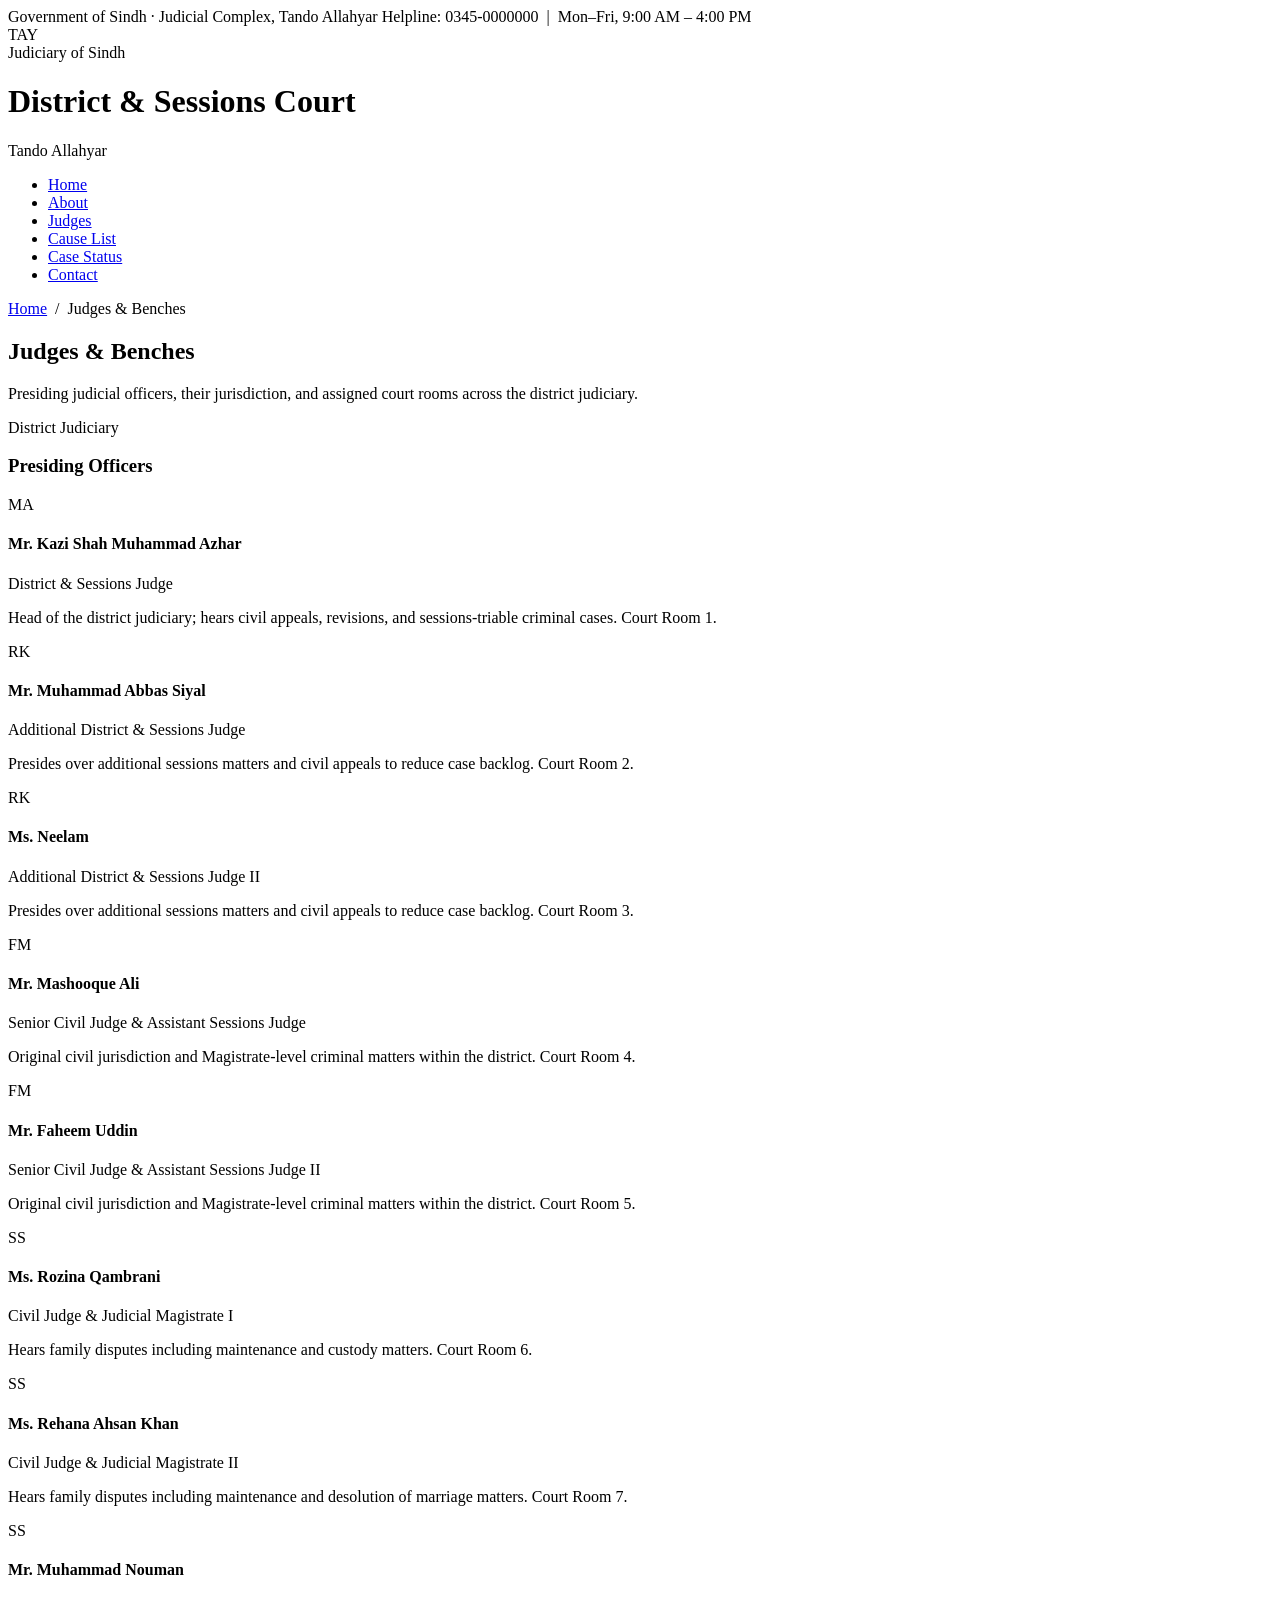
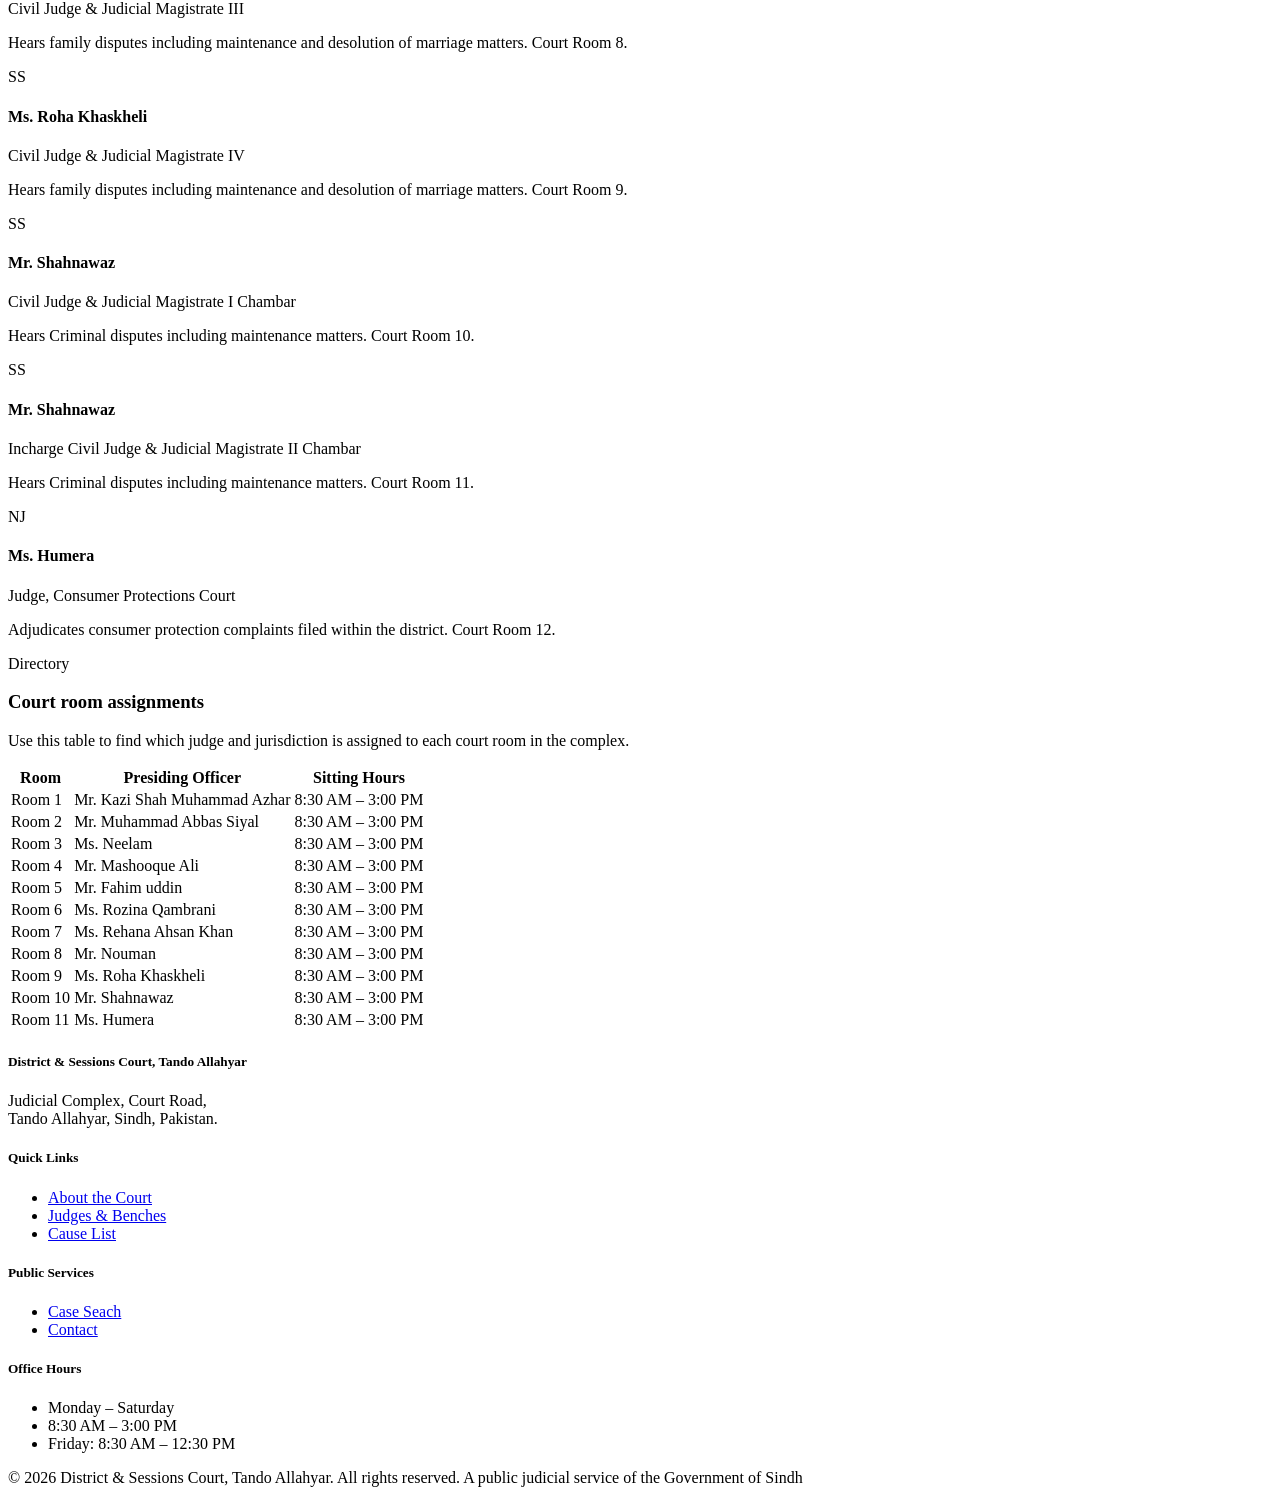
==== judges.html @ d5af7cd2 "Add files via upload Initial website upload" ====
<!DOCTYPE html>
<html lang="en">
<head>
<meta charset="UTF-8">
<meta name="viewport" content="width=device-width, initial-scale=1.0">
<title>Judges & Benches | District & Sessions Court, Tando Allahyar</title>
<link rel="preconnect" href="https://fonts.googleapis.com">
<link href="https://fonts.googleapis.com/css2?family=Playfair+Display:wght@500;600;700&family=Public+Sans:wght@400;500;600;700&family=IBM+Plex+Mono:wght@500&display=swap" rel="stylesheet">
<link rel="stylesheet" href="css/style.css">
</head>
<body>

  <div class="top-strip">
    <div class="wrap">
      <span>Government of Sindh &middot; Judicial Complex, Tando Allahyar</span>
      <span>Helpline: 0345-0000000 &nbsp;|&nbsp; Mon&ndash;Fri, 9:00 AM &ndash; 4:00 PM</span>
    </div>
  </div>

 <header>
    <div class="header-wrap">
      <div class="brand">
        <div class="seal">TAY</div>
        <div class="brand-text">
          <div class="eyebrow">Judiciary of Sindh</div>
          <h1>District &amp; Sessions Court</h1>
          <div class="sub">Tando Allahyar</div>
        </div>
      </div>
      <nav>
        <ul>
          <li><a href="index.html" class="active">Home</a></li>
          <li><a href="about.html">About</a></li>
          <li><a href="judges.html">Judges</a></li>
          <li><a href="https://cases.districtcourtssindh.gos.pk/causelist" target="_blank" rel="noopener noreferrer">Cause List</a></li>
          <li><a href="https://cases.districtcourtssindh.gos.pk" target="_blank" rel="noopener noreferrer">Case Status</a></li>
          <li><a href="contact.html">Contact</a></li>
        </ul>
      </nav>
    </div>
  </header>

  <div class="page-header">
    <div class="wrap">
      <div class="breadcrumb"><a href="index.html">Home</a> &nbsp;/&nbsp; Judges &amp; Benches</div>
      <h2>Judges &amp; Benches</h2>
      <p>Presiding judicial officers, their jurisdiction, and assigned court rooms across the district judiciary.</p>
    </div>
  </div>

  <section>
    <div class="wrap">
      <div class="section-head">
        <div class="eyebrow">District Judiciary</div>
        <h3>Presiding Officers</h3>
      </div>
      <div class="grid-2">
        <div class="judge-card">
          <div class="judge-photo">MA</div>
          <div>
            <h4>Mr. Kazi Shah Muhammad Azhar</h4>
            <div class="role">District &amp; Sessions Judge</div>
            <p>Head of the district judiciary; hears civil appeals, revisions, and sessions-triable criminal cases. Court Room 1.</p>
          </div>
        </div>
        <div class="judge-card">
          <div class="judge-photo">RK</div>
          <div>
            <h4>Mr. Muhammad Abbas Siyal</h4>
            <div class="role">Additional District &amp; Sessions Judge</div>
            <p>Presides over additional sessions matters and civil appeals to reduce case backlog. Court Room 2.</p>
          </div>
        </div>
        <div class="judge-card">
          <div class="judge-photo">RK</div>
          <div>
            <h4>Ms. Neelam</h4>
            <div class="role">Additional District &amp; Sessions Judge II</div>
            <p>Presides over additional sessions matters and civil appeals to reduce case backlog. Court Room 3.</p>
          </div>
        </div>
        <div class="judge-card">
          <div class="judge-photo">FM</div>
          <div>
            <h4>Mr. Mashooque Ali</h4>
            <div class="role">Senior Civil Judge &amp; Assistant Sessions Judge</div>
            <p>Original civil jurisdiction and Magistrate-level criminal matters within the district. Court Room 4.</p>
          </div>
        </div>
         <div class="judge-card">
          <div class="judge-photo">FM</div>
          <div>
            <h4>Mr. Faheem Uddin</h4>
            <div class="role">Senior Civil Judge &amp; Assistant Sessions Judge II</div>
            <p>Original civil jurisdiction and Magistrate-level criminal matters within the district. Court Room 5.</p>
          </div>
        </div>
        <div class="judge-card">
          <div class="judge-photo">SS</div>
          <div>
            <h4>Ms. Rozina Qambrani</h4>
            <div class="role">Civil Judge &amp; Judicial Magistrate I</div>
            <p>Hears family disputes including maintenance and  custody matters. Court Room 6.</p>
          </div>
        </div>
        <div class="judge-card">
          <div class="judge-photo">SS</div>
          <div>
            <h4>Ms. Rehana Ahsan Khan</h4>
            <div class="role">Civil Judge &amp; Judicial Magistrate II</div>
            <p>Hears family disputes including maintenance and desolution of marriage matters. Court Room 7.</p>
          </div>
        </div>
        <div class="judge-card">
          <div class="judge-photo">SS</div>
          <div>
            <h4>Mr. Muhammad Nouman</h4>
            <div class="role">Civil Judge &amp; Judicial Magistrate III</div>
            <p>Hears family disputes including maintenance and desolution of marriage matters. Court Room 8.</p>
          </div>
        </div>
          <div class="judge-card">
          <div class="judge-photo">SS</div>
          <div>
            <h4>Ms. Roha Khaskheli</h4>
            <div class="role">Civil Judge &amp; Judicial Magistrate IV</div>
            <p>Hears family disputes including maintenance and desolution of marriage matters. Court Room 9.</p>
          </div>
        </div>
        <div class="judge-card">
          <div class="judge-photo">SS</div>
          <div>
            <h4>Mr. Shahnawaz</h4>
            <div class="role">Civil Judge &amp; Judicial Magistrate I Chambar</div>
            <p>Hears Criminal disputes including maintenance matters. Court Room 10.</p>
          </div>
        </div>
         <div class="judge-card">
          <div class="judge-photo">SS</div>
          <div>
            <h4>Mr. Shahnawaz</h4>
            <div class="role">Incharge Civil Judge &amp; Judicial Magistrate II Chambar</div>
            <p>Hears Criminal disputes including maintenance matters. Court Room 11.</p>
          </div>
        </div>
        
        <div class="judge-card">
          <div class="judge-photo">NJ</div>
          <div>
            <h4>Ms. Humera</h4>
            <div class="role">Judge, Consumer Protections Court</div>
            <p>Adjudicates consumer protection complaints filed within the district. Court Room 12.</p>
          </div>
        </div>
      </div>
    </div>
  </section>

  <section class="services">
    <div class="wrap">
      <div class="section-head">
        <div class="eyebrow">Directory</div>
        <h3>Court room assignments</h3>
        <p>Use this table to find which judge and jurisdiction is assigned to each court room in the complex.</p>
      </div>
      <div class="table-wrap">
        <table>
          <thead>
            <tr>
              <th>Room</th>
              <th>Presiding Officer</th>
              
              <th>Sitting Hours</th>
            </tr>
          </thead>
          <tbody>
            <tr>
              <td class="mono">Room 1</td>
              <td>Mr. Kazi Shah Muhammad Azhar</td>
              
              <td>8:30 AM &ndash; 3:00 PM</td>
            </tr>
            <tr>
              <td class="mono">Room 2</td>
              <td>Mr. Muhammad Abbas Siyal</td>
              
              <td>8:30 AM &ndash; 3:00 PM</td>
            </tr>
            <tr>
              <td class="mono">Room 3</td>
              <td>Ms. Neelam</td>
              
              <td>8:30 AM &ndash; 3:00 PM</td>
            </tr>
            <tr>
              <td class="mono">Room 4</td>
              <td>Mr. Mashooque Ali</td>
              
              <td>8:30 AM &ndash; 3:00 PM</td>
            </tr>
            <tr>
              <td class="mono">Room 5</td>
              <td>Mr. Fahim uddin</td>
              
              <td>8:30 AM &ndash; 3:00 PM</td>
            </tr>
            <tr>
              <td class="mono">Room 6</td>
              <td>Ms. Rozina Qambrani</td>
              
              <td>8:30 AM &ndash; 3:00 PM</td>
            </tr>
            <tr>
              <td class="mono">Room 7</td>
              <td>Ms. Rehana Ahsan Khan</td>
              
              <td>8:30 AM &ndash; 3:00 PM</td>
            </tr>
            <tr>
              <td class="mono">Room 8</td>
              <td>Mr. Nouman</td>
              
              <td>8:30 AM &ndash; 3:00 PM</td>
            </tr>
            <tr>
              <td class="mono">Room 9</td>
              <td>Ms. Roha Khaskheli</td>
              
              <td>8:30 AM &ndash; 3:00 PM</td>
            </tr>
            <tr>
              <td class="mono">Room 10</td>
              <td>Mr. Shahnawaz</td>
              
              <td>8:30 AM &ndash; 3:00 PM</td>
            </tr>
            <tr>
              <td class="mono">Room 11</td>
              <td>Ms. Humera</td>
              
              <td>8:30 AM &ndash; 3:00 PM</td>
            </tr>
          </tbody>
        </table>
      </div>
    </div>
  </section>

  <footer>
    <div class="footer-grid">
      <div>
        <h5>District &amp; Sessions Court, Tando Allahyar</h5>
        <p>Judicial Complex, Court Road,<br>Tando Allahyar, Sindh, Pakistan.</p>
      </div>
       <div>
        <h5>Quick Links</h5>
        <ul>
          <li><a href="about.html">About the Court</a></li>
          <li><a href="judges.html">Judges &amp; Benches</a></li>
          <li><a href="https://cases.districtcourtssindh.gos.pk/causelist" target="_blank" rel="noopener noreferrer">Cause List</a></li>
        </ul>
      </div>
      <div>
        <h5>Public Services</h5>
        <ul>
          <li><a href="https://cases.districtcourtssindh.gos.pk" target="_blank" rel="noopener noreferrer">Case Seach</a></li>
          <li><a href="contact.html">Contact</a></li>
        </ul>
      </div>     
    <div>
        <h5>Office Hours</h5>
        <ul>
          <li>Monday &ndash; Saturday</li>
          <li>8:30 AM &ndash; 3:00 PM</li>
          <li>Friday: 8:30 AM &ndash; 12:30 PM</li>
        </ul>
      </div>
    </div>
    <div class="footer-bottom">
      <span>&copy; 2026 District &amp; Sessions Court, Tando Allahyar. All rights reserved.</span>
      <span>A public judicial service of the Government of Sindh</span>
    </div>
  </footer>

</body>
</html>
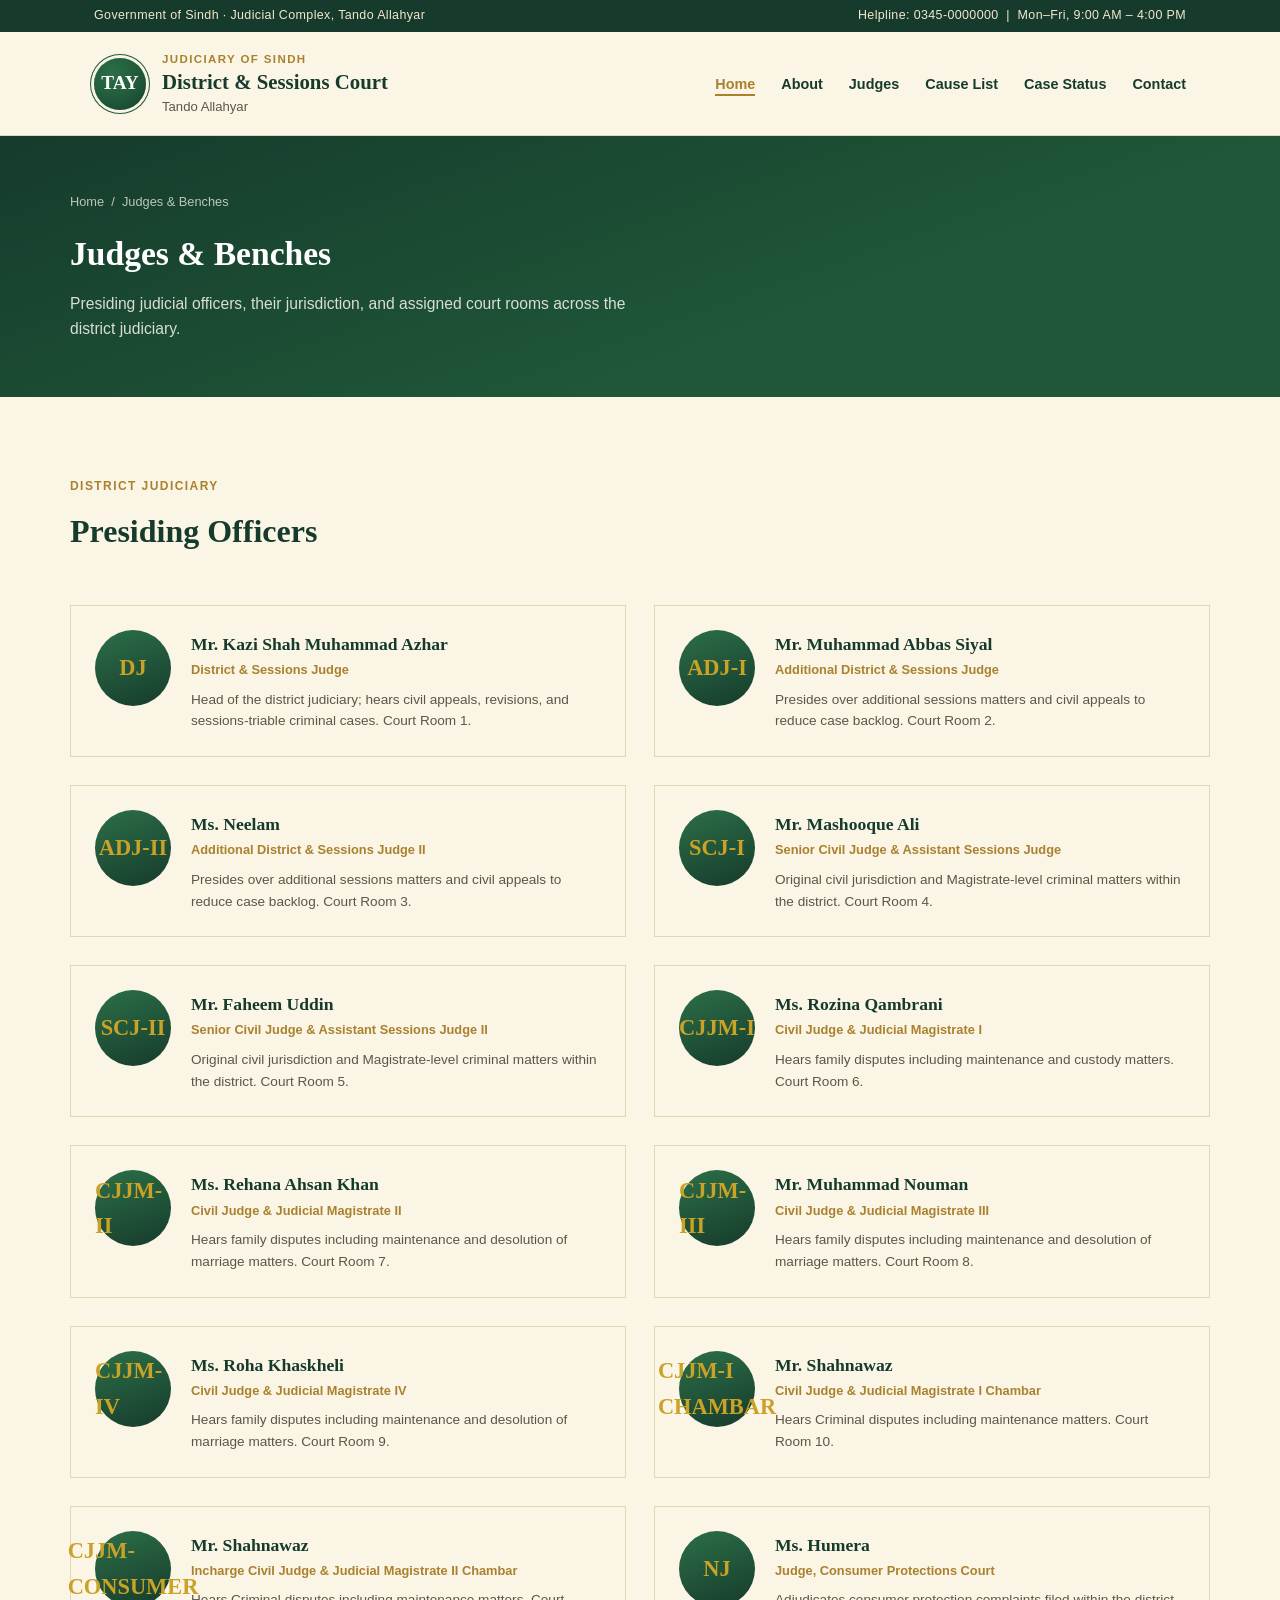
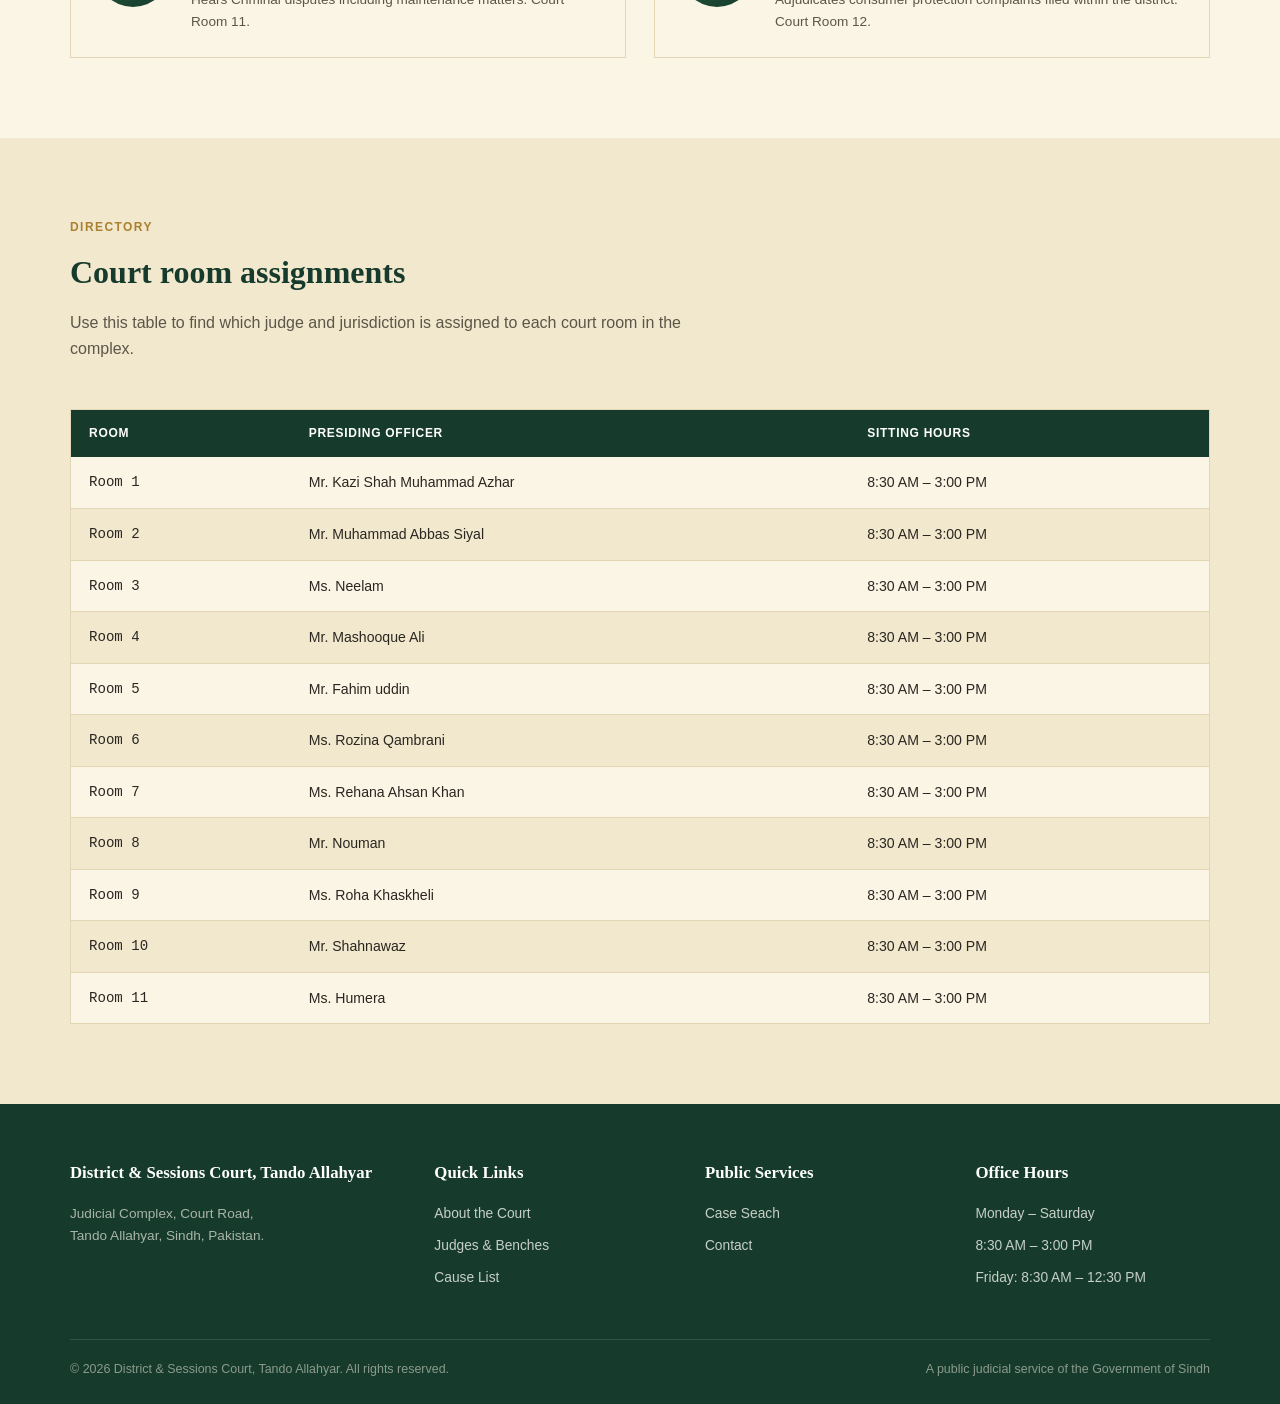
==== commit 2e393ac4: "Update judges.html" ====
--- a/judges.html
+++ b/judges.html
@@ -56,7 +56,7 @@
       </div>
       <div class="grid-2">
         <div class="judge-card">
-          <div class="judge-photo">MA</div>
+          <div class="judge-photo">DJ</div>
           <div>
             <h4>Mr. Kazi Shah Muhammad Azhar</h4>
             <div class="role">District &amp; Sessions Judge</div>
@@ -64,7 +64,7 @@
           </div>
         </div>
         <div class="judge-card">
-          <div class="judge-photo">RK</div>
+          <div class="judge-photo">ADJ-I</div>
           <div>
             <h4>Mr. Muhammad Abbas Siyal</h4>
             <div class="role">Additional District &amp; Sessions Judge</div>
@@ -72,7 +72,7 @@
           </div>
         </div>
         <div class="judge-card">
-          <div class="judge-photo">RK</div>
+          <div class="judge-photo">ADJ-II</div>
           <div>
             <h4>Ms. Neelam</h4>
             <div class="role">Additional District &amp; Sessions Judge II</div>
@@ -80,7 +80,7 @@
           </div>
         </div>
         <div class="judge-card">
-          <div class="judge-photo">FM</div>
+          <div class="judge-photo">SCJ-I</div>
           <div>
             <h4>Mr. Mashooque Ali</h4>
             <div class="role">Senior Civil Judge &amp; Assistant Sessions Judge</div>
@@ -88,7 +88,7 @@
           </div>
         </div>
          <div class="judge-card">
-          <div class="judge-photo">FM</div>
+          <div class="judge-photo">SCJ-II</div>
           <div>
             <h4>Mr. Faheem Uddin</h4>
             <div class="role">Senior Civil Judge &amp; Assistant Sessions Judge II</div>
@@ -96,7 +96,7 @@
           </div>
         </div>
         <div class="judge-card">
-          <div class="judge-photo">SS</div>
+          <div class="judge-photo">CJJM-I</div>
           <div>
             <h4>Ms. Rozina Qambrani</h4>
             <div class="role">Civil Judge &amp; Judicial Magistrate I</div>
@@ -104,7 +104,7 @@
           </div>
         </div>
         <div class="judge-card">
-          <div class="judge-photo">SS</div>
+          <div class="judge-photo">CJJM-II</div>
           <div>
             <h4>Ms. Rehana Ahsan Khan</h4>
             <div class="role">Civil Judge &amp; Judicial Magistrate II</div>
@@ -112,7 +112,7 @@
           </div>
         </div>
         <div class="judge-card">
-          <div class="judge-photo">SS</div>
+          <div class="judge-photo">CJJM-III</div>
           <div>
             <h4>Mr. Muhammad Nouman</h4>
             <div class="role">Civil Judge &amp; Judicial Magistrate III</div>
@@ -120,7 +120,7 @@
           </div>
         </div>
           <div class="judge-card">
-          <div class="judge-photo">SS</div>
+          <div class="judge-photo">CJJM-IV</div>
           <div>
             <h4>Ms. Roha Khaskheli</h4>
             <div class="role">Civil Judge &amp; Judicial Magistrate IV</div>
@@ -128,7 +128,7 @@
           </div>
         </div>
         <div class="judge-card">
-          <div class="judge-photo">SS</div>
+          <div class="judge-photo">CJJM-I CHAMBAR</div>
           <div>
             <h4>Mr. Shahnawaz</h4>
             <div class="role">Civil Judge &amp; Judicial Magistrate I Chambar</div>
@@ -136,7 +136,7 @@
           </div>
         </div>
          <div class="judge-card">
-          <div class="judge-photo">SS</div>
+          <div class="judge-photo">CJJM-CONSUMER</div>
           <div>
             <h4>Mr. Shahnawaz</h4>
             <div class="role">Incharge Civil Judge &amp; Judicial Magistrate II Chambar</div>
--- a/css/style.css
+++ b/css/style.css
@@ -0,0 +1,343 @@
+:root{
+  --green-900:#163B2C;
+  --green-700:#1F5738;
+  --green-600:#2C6F48;
+  --gold:#A9812F;
+  --gold-light:#C9A227;
+  --paper:#FBF5E6;
+  --paper-alt:#F2E8CE;
+  --line:#E3D6B4;
+  --ink:#2A2620;
+  --ink-soft:#5C5648;
+  --white:#FFFFFF;
+}
+*{margin:0;padding:0;box-sizing:border-box;}
+body{
+  background:var(--paper);
+  color:var(--ink);
+  font-family:'Public Sans', sans-serif;
+  line-height:1.6;
+}
+h1,h2,h3{font-family:'Playfair Display', serif; color:var(--green-900); font-weight:600;}
+a{color:inherit; text-decoration:none;}
+.mono{font-family:'IBM Plex Mono', monospace;}
+img{max-width:100%; display:block;}
+
+/* Top strip */
+.top-strip{
+  background:var(--green-900);
+  color:var(--paper-alt);
+  font-size:0.78rem;
+  letter-spacing:.03em;
+  padding:6px 0;
+}
+.top-strip .wrap{
+  max-width:1140px; margin:0 auto; padding:0 24px;
+  display:flex; justify-content:space-between; flex-wrap:wrap; gap:6px;
+}
+
+/* Header */
+header{
+  background:var(--paper);
+  border-bottom:1px solid var(--line);
+  position:sticky; top:0; z-index:50;
+}
+.header-wrap{
+  max-width:1140px; margin:0 auto; padding:18px 24px;
+  display:flex; align-items:center; justify-content:space-between; gap:20px;
+}
+.brand{display:flex; align-items:center; gap:16px;}
+.seal{
+  width:52px; height:52px; border-radius:50%;
+ background:radial-gradient(circle at 35% 30%, var(--green-600), var(--green-700) 60%, var(--green-900) 100%);
+  display:flex; align-items:center; justify-content:center;
+  color:var(--white); font-family:'Playfair Display',serif; font-weight:700; font-size:1.2rem;
+  box-shadow:0 0 0 3px var(--paper), 0 0 0 4px var(--green-700);
+  flex-shrink:0;
+}
+.brand-text .eyebrow{font-size:.72rem; letter-spacing:.12em; text-transform:uppercase; color:var(--gold); font-weight:600;}
+.brand-text h1{font-size:1.3rem; line-height:1.15; margin-top:2px;}
+.brand-text .sub{font-size:.82rem; color:var(--ink-soft); margin-top:2px;}
+
+nav ul{list-style:none; display:flex; gap:26px;}
+nav a{font-size:.9rem; font-weight:600; color:var(--green-900); position:relative; padding-bottom:4px;}
+nav a.active, nav a:hover{color:var(--gold);}
+nav a.active::after{
+  content:""; position:absolute; left:0; bottom:0; width:100%; height:2px; background:var(--gold);
+}
+
+/* Hero (homepage) */
+.hero{
+  position:relative;
+  background: linear-gradient(160deg, var(--green-900) 0%, var(--green-700) 55%, var(--green-600) 100%);
+  color:var(--paper);
+  overflow:hidden;
+}
+.hero::before{
+  content:"";
+  position:absolute; inset:0;
+  background-image: repeating-linear-gradient(90deg, rgba(255,255,255,0.035) 0 1px, transparent 1px 90px);
+  pointer-events:none;
+}
+.hero-wrap{
+  max-width:1140px; margin:0 auto; padding:88px 24px 96px;
+  display:grid; grid-template-columns:1.2fr 0.8fr; gap:40px; align-items:center;
+  position:relative;
+}
+.hero .eyebrow{
+  display:inline-block; font-size:.75rem; letter-spacing:.14em; text-transform:uppercase;
+  color:var(--gold-light); border:1px solid rgba(201,162,39,.5); padding:6px 14px; border-radius:2px;
+  margin-bottom:22px;
+}
+.hero h2{color:var(--white); font-size:2.7rem; line-height:1.18; max-width:600px;}
+.hero p.lede{color:#D8DED7; font-size:1.05rem; margin-top:18px; max-width:480px;}
+.hero-cta{display:flex; gap:14px; margin-top:32px; flex-wrap:wrap;}
+
+/* Page header (inner pages) */
+.page-header{
+  background: linear-gradient(160deg, var(--green-900) 0%, var(--green-700) 65%);
+  color:var(--white);
+  padding:56px 24px;
+}
+.page-header .wrap{max-width:1140px; margin:0 auto;}
+.breadcrumb{font-size:.8rem; color:#B9C7BB; margin-bottom:14px;}
+.breadcrumb a:hover{color:var(--gold-light);}
+.page-header h2{color:var(--white); font-size:2.1rem;}
+.page-header p{color:#D8DED7; margin-top:10px; max-width:600px; font-size:.98rem;}
+
+/* Buttons */
+.btn{
+  display:inline-block; padding:13px 26px; font-weight:600; font-size:.92rem;
+  border-radius:2px; border:1px solid transparent; cursor:pointer; font-family:inherit;
+}
+.btn-gold{background:var(--gold-light); color:var(--green-900);}
+.btn-gold:hover{background:#dcb340;}
+.btn-outline{border-color:rgba(255,255,255,.5); color:var(--white); background:transparent;}
+.btn-outline:hover{background:rgba(255,255,255,.08);}
+.btn-green{background:var(--green-700); color:var(--white);}
+.btn-green:hover{background:var(--green-600);}
+
+/* Notice board (homepage signature element) */
+.board{
+  background:var(--paper); color:var(--ink); border:1px solid var(--line);
+  border-top:6px solid var(--gold); box-shadow:0 18px 40px rgba(15,51,36,.28);
+}
+.board-head{
+  display:flex; justify-content:space-between; align-items:center;
+  padding:16px 20px; border-bottom:1px dashed var(--line); background:var(--paper-alt);
+}
+.board-head span{font-size:.72rem; letter-spacing:.08em; text-transform:uppercase; color:var(--ink-soft); font-weight:600;}
+.board-head .dot{width:8px; height:8px; border-radius:50%; background:#2E7D46; display:inline-block; margin-right:6px;}
+.board-list{list-style:none;}
+.board-list li{display:flex; justify-content:space-between; gap:10px; padding:13px 20px; border-bottom:1px solid var(--line); font-size:.86rem;}
+.board-list li:last-child{border-bottom:none;}
+.board-list .case-no{font-weight:600; color:var(--green-700);}
+.board-list .status{font-size:.72rem; padding:3px 9px; border-radius:20px; font-weight:600;}
+.status.listed{background:#E8F0E9; color:#245C36;}
+.status.reserved{background:#F4EBD8; color:#8A691F;}
+.status.decided{background:#E7EEF4; color:#2B5A80;}
+.status.adjourned{background:#F4E4E1; color:#8A3D2F;}
+.board-foot{padding:12px 20px; font-size:.78rem; color:var(--ink-soft); text-align:center;}
+
+/* Sections */
+section{padding:80px 24px;}
+.wrap{max-width:1140px; margin:0 auto;}
+.section-head{max-width:640px; margin-bottom:48px;}
+.section-head .eyebrow{font-size:.75rem; letter-spacing:.12em; text-transform:uppercase; color:var(--gold); font-weight:700;}
+.section-head h3{font-size:2rem; margin-top:10px;}
+.section-head p{color:var(--ink-soft); margin-top:12px;}
+
+.services{background:var(--paper-alt);}
+.grid-3{display:grid; grid-template-columns:repeat(3,1fr); gap:28px;}
+.grid-2{display:grid; grid-template-columns:repeat(2,1fr); gap:28px;}
+.card{background:var(--paper); border:1px solid var(--line); padding:30px 26px; border-top:3px solid var(--green-700);}
+.card .num{font-family:'IBM Plex Mono',monospace; font-size:.78rem; color:var(--gold); font-weight:600;}
+.card h4{font-family:'Playfair Display',serif; font-size:1.15rem; color:var(--green-900); margin:12px 0 10px;}
+.card p{font-size:.9rem; color:var(--ink-soft);}
+.card a.more{display:inline-block; margin-top:14px; font-size:.82rem; font-weight:700; color:var(--green-700); border-bottom:1px solid var(--gold);}
+
+.stats{background:var(--green-900); color:var(--paper);}
+.stats-grid{display:grid; grid-template-columns:repeat(4,1fr); gap:24px; text-align:center;}
+.stats-grid .num{font-family:'Playfair Display',serif; font-size:2.4rem; color:var(--gold-light);}
+.stats-grid .label{font-size:.82rem; color:#CBD4CC; margin-top:6px; letter-spacing:.03em;}
+
+.notice-strip{background:var(--paper); border-top:1px solid var(--line); border-bottom:1px solid var(--line);}
+.notice-strip .wrap{display:flex; align-items:center; gap:18px; padding:16px 24px;}
+.notice-strip .tag{background:var(--gold); color:var(--white); font-size:.72rem; font-weight:700; letter-spacing:.06em; text-transform:uppercase; padding:5px 12px; border-radius:2px; flex-shrink:0;}
+.notice-strip p{font-size:.9rem;}
+
+/* Tables (judges, cause list) */
+.table-wrap{border:1px solid var(--line); background:var(--paper); overflow-x:auto;}
+table{width:100%; border-collapse:collapse; font-size:.88rem;}
+thead th{
+  background:var(--green-900); color:var(--white); text-align:left; padding:14px 18px;
+  font-size:.75rem; letter-spacing:.06em; text-transform:uppercase; font-weight:600;
+}
+tbody td{padding:14px 18px; border-bottom:1px solid var(--line); color:var(--ink);}
+tbody tr:last-child td{border-bottom:none;}
+tbody tr:nth-child(even){background:var(--paper-alt);}
+.chip{font-size:.72rem; font-weight:600; padding:3px 10px; border-radius:20px; display:inline-block;}
+.chip-crim{background:#F4E4E1; color:#8A3D2F;}
+.chip-civil{background:#E7EEF4; color:#2B5A80;}
+.chip-family{background:#EFE3F0; color:#6A2E71;}
+
+/* Filter bar */
+.filter-bar{display:flex; gap:14px; flex-wrap:wrap; margin-bottom:28px; align-items:center;}
+.filter-bar select, .filter-bar input{
+  padding:10px 14px; border:1px solid var(--line); background:var(--white); font-family:inherit; font-size:.88rem; color:var(--ink);
+}
+
+/* Judge profile card */
+.judge-card{background:var(--paper); border:1px solid var(--line); display:flex; gap:20px; padding:24px;}
+.judge-photo{
+  width:76px; height:76px; border-radius:50%; flex-shrink:0;
+  background:linear-gradient(160deg, var(--green-600), var(--green-900));
+  display:flex; align-items:center; justify-content:center; color:var(--gold-light);
+  font-family:'Playfair Display',serif; font-weight:700; font-size:1.4rem;
+}
+.judge-card h4{font-family:'Playfair Display',serif; color:var(--green-900); font-size:1.1rem;}
+.judge-card .role{font-size:.8rem; color:var(--gold); font-weight:600; margin:2px 0 8px;}
+.judge-card p{font-size:.85rem; color:var(--ink-soft);}
+
+/* Forms */
+.form-panel{background:var(--paper); border:1px solid var(--line); border-top:4px solid var(--gold); padding:36px; max-width:640px;}
+.form-row{margin-bottom:20px;}
+.form-row label{display:block; font-size:.82rem; font-weight:600; color:var(--green-900); margin-bottom:6px;}
+.form-row input, .form-row select, .form-row textarea{
+  width:100%; padding:12px 14px; border:1px solid var(--line); background:var(--white);
+  font-family:inherit; font-size:.92rem; color:var(--ink);
+}
+.form-row input:focus, .form-row select:focus, .form-row textarea:focus{
+  outline:2px solid var(--gold-light); outline-offset:1px; border-color:var(--gold);
+}
+.form-hint{font-size:.78rem; color:var(--ink-soft); margin-top:6px;}
+.result-panel{background:var(--paper-alt); border:1px solid var(--line); padding:28px; margin-top:28px;}
+.result-panel h5{font-family:'Playfair Display',serif; color:var(--green-900); margin-bottom:14px;}
+.result-row{display:flex; justify-content:space-between; padding:10px 0; border-bottom:1px solid var(--line); font-size:.88rem;}
+.result-row:last-child{border-bottom:none;}
+.result-row .k{color:var(--ink-soft);}
+.result-row .v{font-weight:600;}
+
+/* Info list (contact / about) */
+.info-list{list-style:none;}
+.info-list li{display:flex; gap:14px; padding:16px 0; border-bottom:1px solid var(--line);}
+.info-list li:last-child{border-bottom:none;}
+.info-list .ic{
+  width:38px; height:38px; border-radius:50%; background:var(--paper-alt); flex-shrink:0;
+  display:flex; align-items:center; justify-content:center; color:var(--gold); font-weight:700; font-size:.85rem;
+}
+.info-list .lbl{font-size:.75rem; text-transform:uppercase; letter-spacing:.06em; color:var(--ink-soft); font-weight:600;}
+.info-list .val{font-size:.94rem; margin-top:2px;}
+
+/* Map placeholder */
+.map-box{
+  border:1px solid var(--line); background:
+    linear-gradient(135deg, var(--paper-alt) 25%, transparent 25%) -10px 0/20px 20px,
+    linear-gradient(225deg, var(--paper-alt) 25%, transparent 25%) -10px 0/20px 20px,
+    linear-gradient(315deg, var(--paper-alt) 25%, transparent 25%) 0px 0/20px 20px,
+    linear-gradient(45deg, var(--paper-alt) 25%, var(--paper) 25%) 0px 0/20px 20px;
+  min-height:280px; display:flex; align-items:center; justify-content:center;
+  color:var(--ink-soft); font-size:.85rem;
+}
+
+/* Timeline (about page) */
+.timeline{border-left:2px solid var(--line); margin-left:10px;}
+.timeline li{list-style:none; position:relative; padding:0 0 32px 30px;}
+.timeline li::before{
+  content:""; position:absolute; left:-7px; top:2px; width:12px; height:12px; border-radius:50%;
+  background:var(--gold); border:2px solid var(--paper);
+}
+.timeline .yr{font-family:'IBM Plex Mono',monospace; color:var(--green-700); font-weight:600; font-size:.85rem;}
+.timeline h5{font-family:'Playfair Display',serif; color:var(--green-900); margin:4px 0 6px;}
+.timeline p{font-size:.88rem; color:var(--ink-soft);}
+
+footer{background:var(--green-900); color:#C7CFC9; padding:56px 24px 24px;}
+.footer-grid{display:grid; grid-template-columns:1.4fr 1fr 1fr 1fr; gap:36px; max-width:1140px; margin:0 auto;}
+footer h5{color:var(--white); font-family:'Playfair Display',serif; font-size:1.05rem; margin-bottom:16px;}
+footer p{font-size:.85rem; color:#A9B5A9;}
+footer ul{list-style:none;}
+footer ul li{margin-bottom:10px; font-size:.86rem;}
+footer ul a:hover{color:var(--gold-light);}
+.footer-bottom{
+  max-width:1140px; margin:40px auto 0; padding-top:20px; border-top:1px solid rgba(255,255,255,.12);
+  display:flex; justify-content:space-between; font-size:.78rem; color:#8B9A8C; flex-wrap:wrap; gap:10px;
+}
+
+@media (max-width:880px){
+  .hero-wrap{grid-template-columns:1fr;}
+  .grid-3{grid-template-columns:1fr;}
+  .grid-2{grid-template-columns:1fr;}
+  .stats-grid{grid-template-columns:repeat(2,1fr);}
+  .footer-grid{grid-template-columns:1fr 1fr;}
+  nav ul{display:none;}
+  .judge-card{flex-direction:column;}
+}
+
+/* Home Page Image Slider */
+.slider{
+  position:relative;
+  max-width:100%;
+  overflow:hidden;
+  border-top:1px solid var(--line);
+  border-bottom:1px solid var(--line);
+  background:var(--paper-alt);
+}
+.slider-track{
+  display:flex;
+  transition:transform 0.7s ease-in-out;
+}
+.slide{
+  min-width:100%;
+  position:relative;
+}
+.slide img{
+  width:100%;
+  display:block;
+}
+.slide-caption{
+  position:absolute;
+  left:0; right:0; bottom:0;
+  background:linear-gradient(0deg, rgba(22,59,44,0.85), rgba(22,59,44,0));
+  color:var(--white);
+  padding:40px 40px 22px;
+}
+.slide-caption .eyebrow{
+  font-size:.75rem; letter-spacing:.14em; text-transform:uppercase; color:var(--gold-light); font-weight:700;
+}
+.slide-caption h3{
+  color:var(--white); font-size:1.7rem; margin-top:8px;
+}
+.slider-btn{
+  position:absolute;
+  top:45%;
+  transform:translateY(-50%);
+  background:rgba(22,59,44,0.55);
+  color:var(--white);
+  border:none;
+  font-size:20px;
+  width:42px; height:42px;
+  border-radius:50%;
+  cursor:pointer;
+  display:flex; align-items:center; justify-content:center;
+}
+.slider-btn:hover{ background:var(--green-900); }
+.slider-prev{ left:18px; }
+.slider-next{ right:18px; }
+.slider-dots{
+  position:absolute;
+  bottom:16px; right:24px;
+  display:flex; gap:8px;
+}
+.slider-dots span{
+  display:inline-block;
+  width:9px; height:9px;
+  border-radius:50%;
+  background:rgba(255,255,255,0.5);
+  cursor:pointer;
+}
+.slider-dots span.active{ background:var(--gold-light); }
+
+@media(max-width:700px){
+  .slide-caption{ padding:24px 20px 16px; }
+  .slide-caption h3{ font-size:1.2rem; }
+}
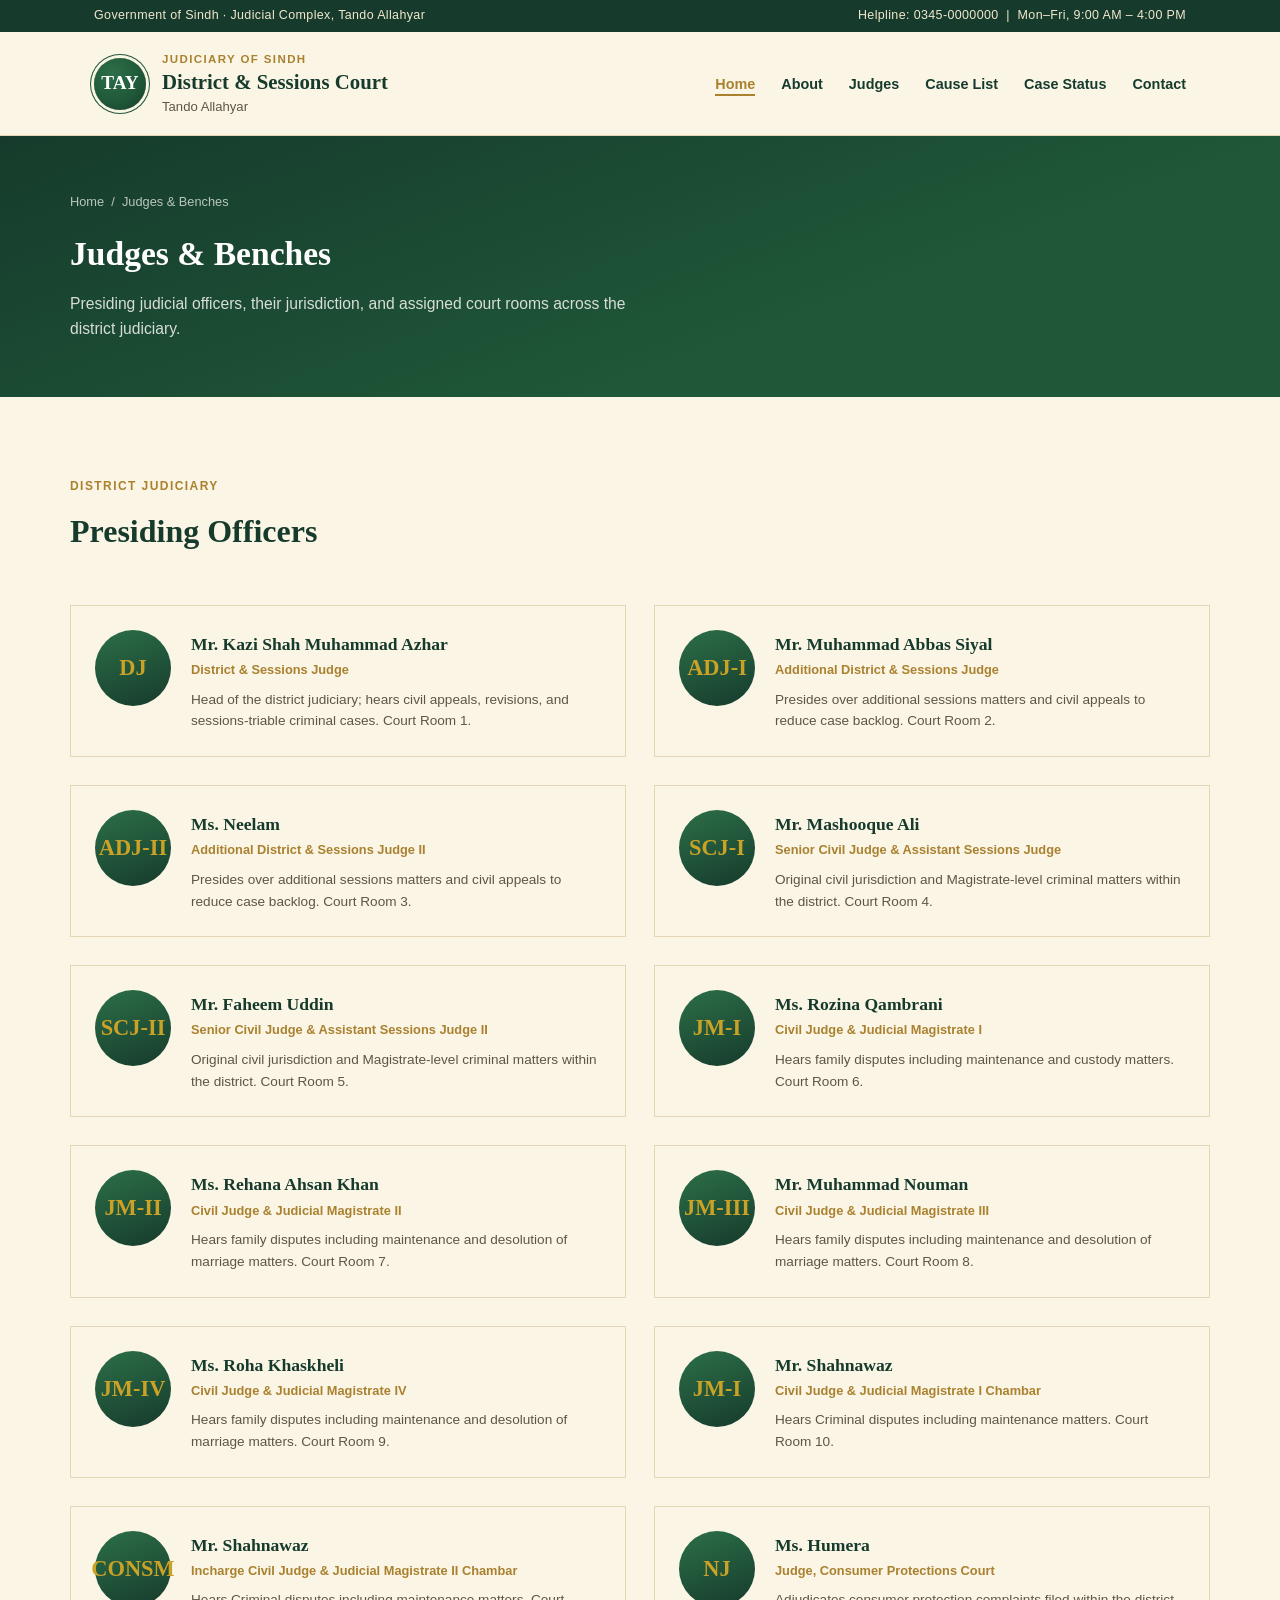
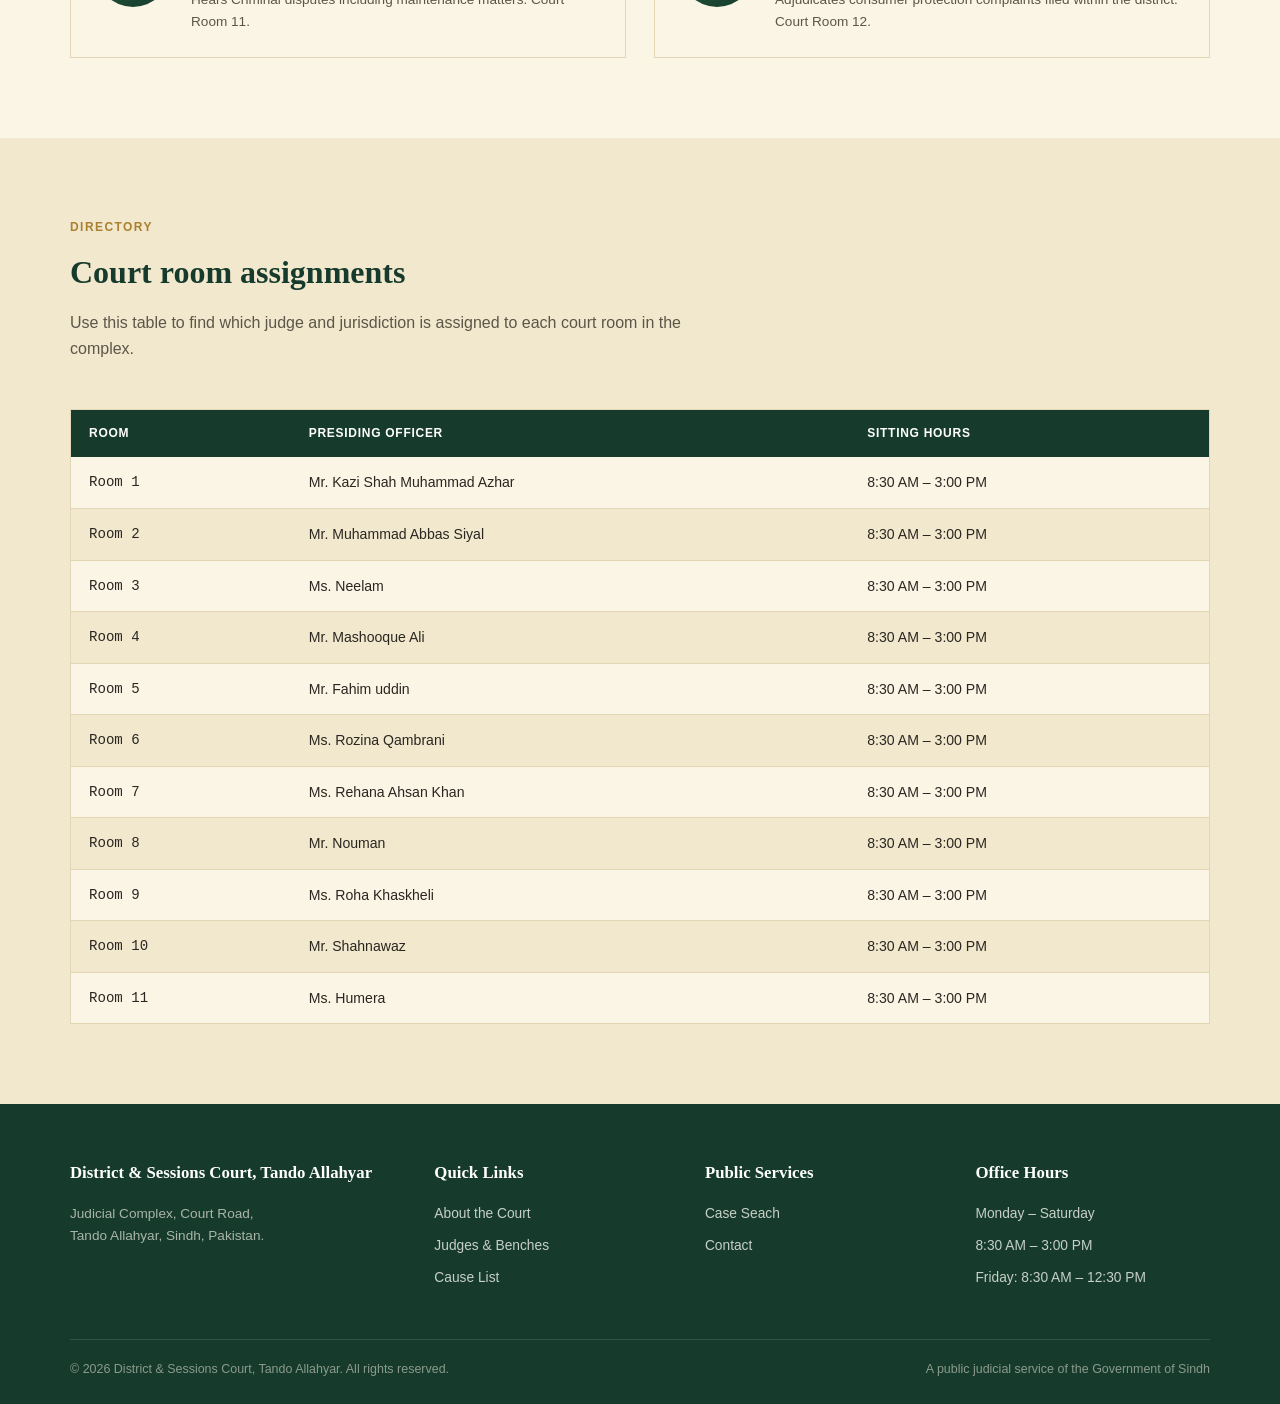
==== commit 1eaad49f: "Update judges.html" ====
--- a/judges.html
+++ b/judges.html
@@ -96,7 +96,7 @@
           </div>
         </div>
         <div class="judge-card">
-          <div class="judge-photo">CJJM-I</div>
+          <div class="judge-photo">JM-I</div>
           <div>
             <h4>Ms. Rozina Qambrani</h4>
             <div class="role">Civil Judge &amp; Judicial Magistrate I</div>
@@ -104,7 +104,7 @@
           </div>
         </div>
         <div class="judge-card">
-          <div class="judge-photo">CJJM-II</div>
+          <div class="judge-photo">JM-II</div>
           <div>
             <h4>Ms. Rehana Ahsan Khan</h4>
             <div class="role">Civil Judge &amp; Judicial Magistrate II</div>
@@ -112,7 +112,7 @@
           </div>
         </div>
         <div class="judge-card">
-          <div class="judge-photo">CJJM-III</div>
+          <div class="judge-photo">JM-III</div>
           <div>
             <h4>Mr. Muhammad Nouman</h4>
             <div class="role">Civil Judge &amp; Judicial Magistrate III</div>
@@ -120,7 +120,7 @@
           </div>
         </div>
           <div class="judge-card">
-          <div class="judge-photo">CJJM-IV</div>
+          <div class="judge-photo">JM-IV</div>
           <div>
             <h4>Ms. Roha Khaskheli</h4>
             <div class="role">Civil Judge &amp; Judicial Magistrate IV</div>
@@ -128,7 +128,7 @@
           </div>
         </div>
         <div class="judge-card">
-          <div class="judge-photo">CJJM-I CHAMBAR</div>
+          <div class="judge-photo">JM-I</div>
           <div>
             <h4>Mr. Shahnawaz</h4>
             <div class="role">Civil Judge &amp; Judicial Magistrate I Chambar</div>
@@ -136,7 +136,7 @@
           </div>
         </div>
          <div class="judge-card">
-          <div class="judge-photo">CJJM-CONSUMER</div>
+          <div class="judge-photo">CONSM</div>
           <div>
             <h4>Mr. Shahnawaz</h4>
             <div class="role">Incharge Civil Judge &amp; Judicial Magistrate II Chambar</div>
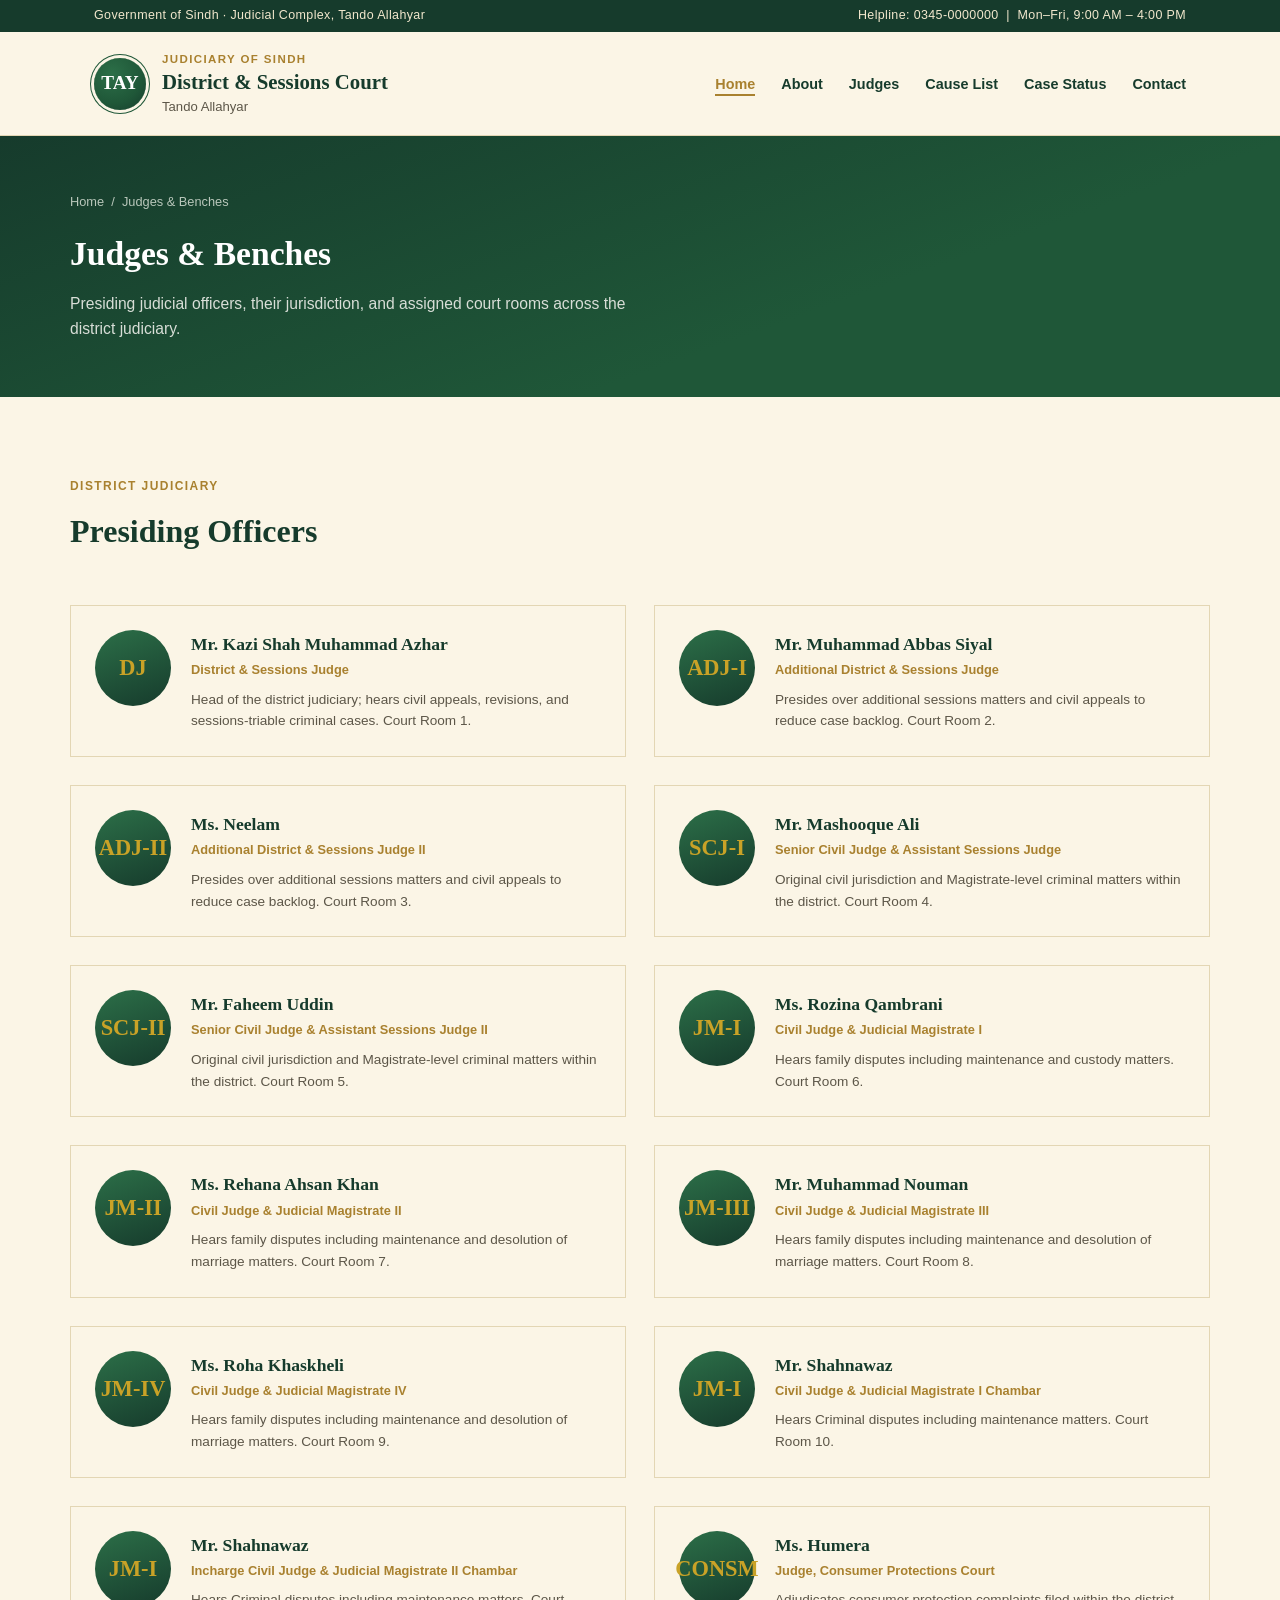
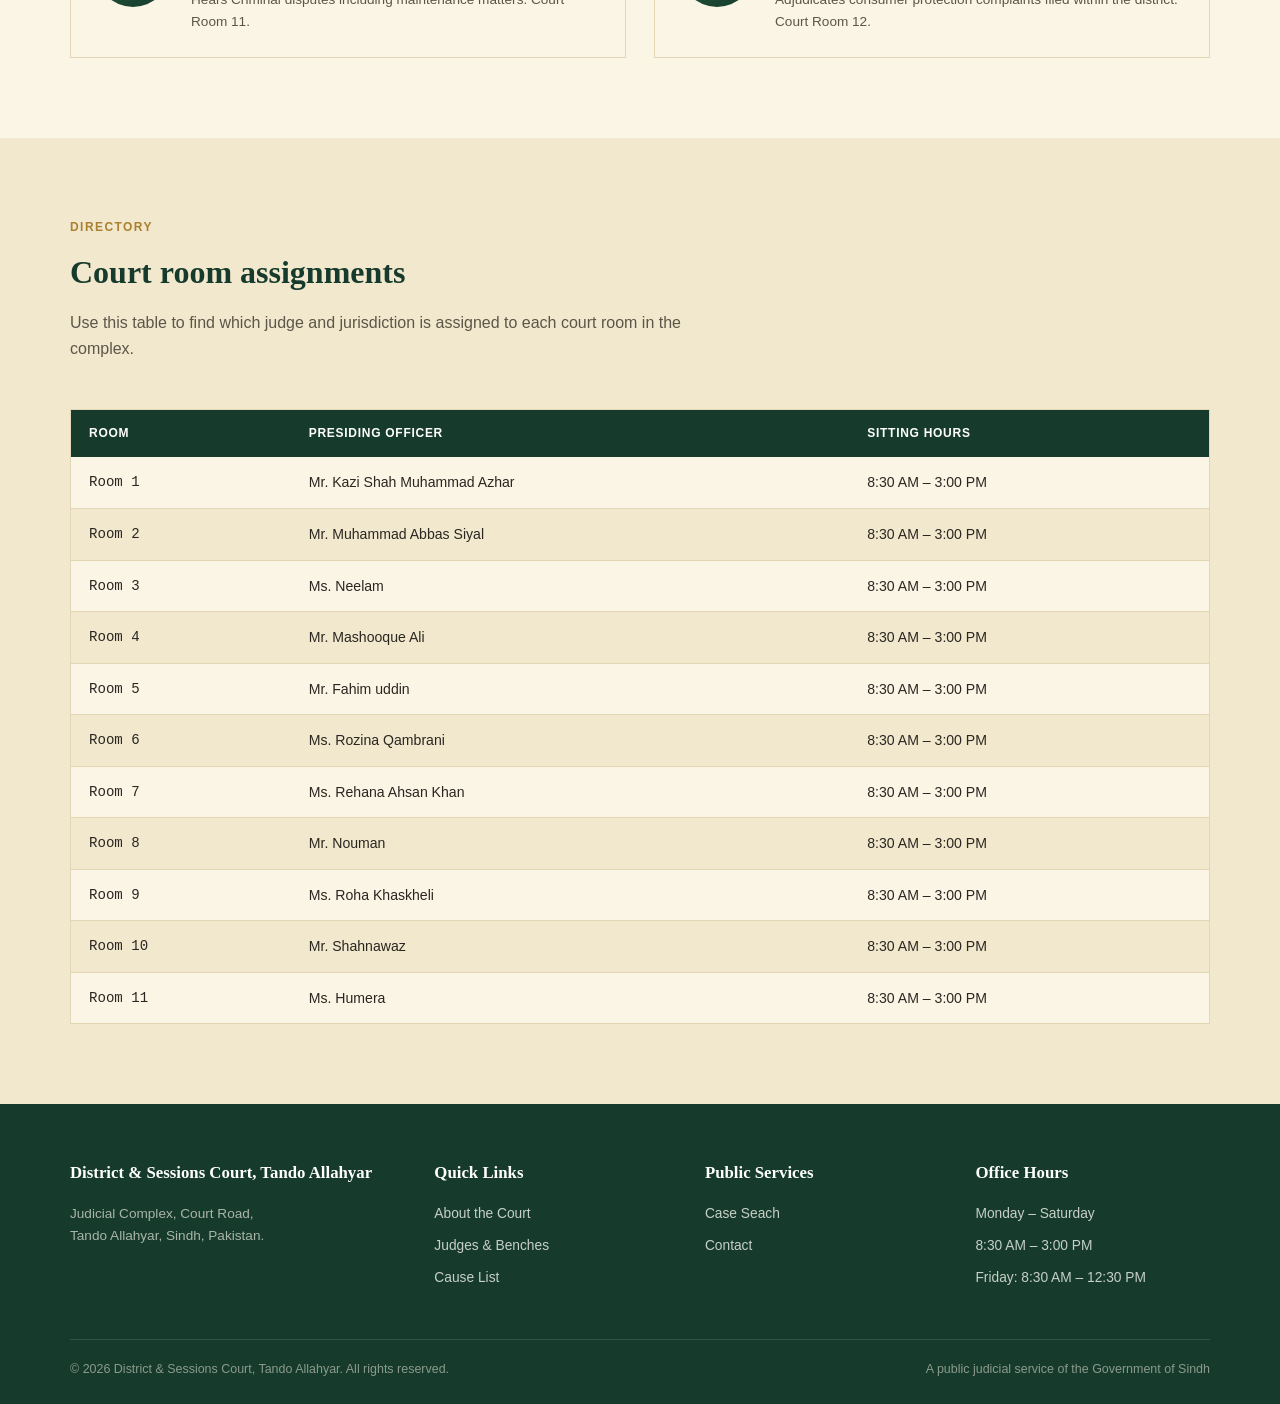
==== commit 9199ca53: "Update judges.html" ====
--- a/judges.html
+++ b/judges.html
@@ -136,7 +136,7 @@
           </div>
         </div>
          <div class="judge-card">
-          <div class="judge-photo">CONSM</div>
+          <div class="judge-photo">JM-I</div>
           <div>
             <h4>Mr. Shahnawaz</h4>
             <div class="role">Incharge Civil Judge &amp; Judicial Magistrate II Chambar</div>
@@ -145,7 +145,7 @@
         </div>
         
         <div class="judge-card">
-          <div class="judge-photo">NJ</div>
+          <div class="judge-photo">CONSM</div>
           <div>
             <h4>Ms. Humera</h4>
             <div class="role">Judge, Consumer Protections Court</div>
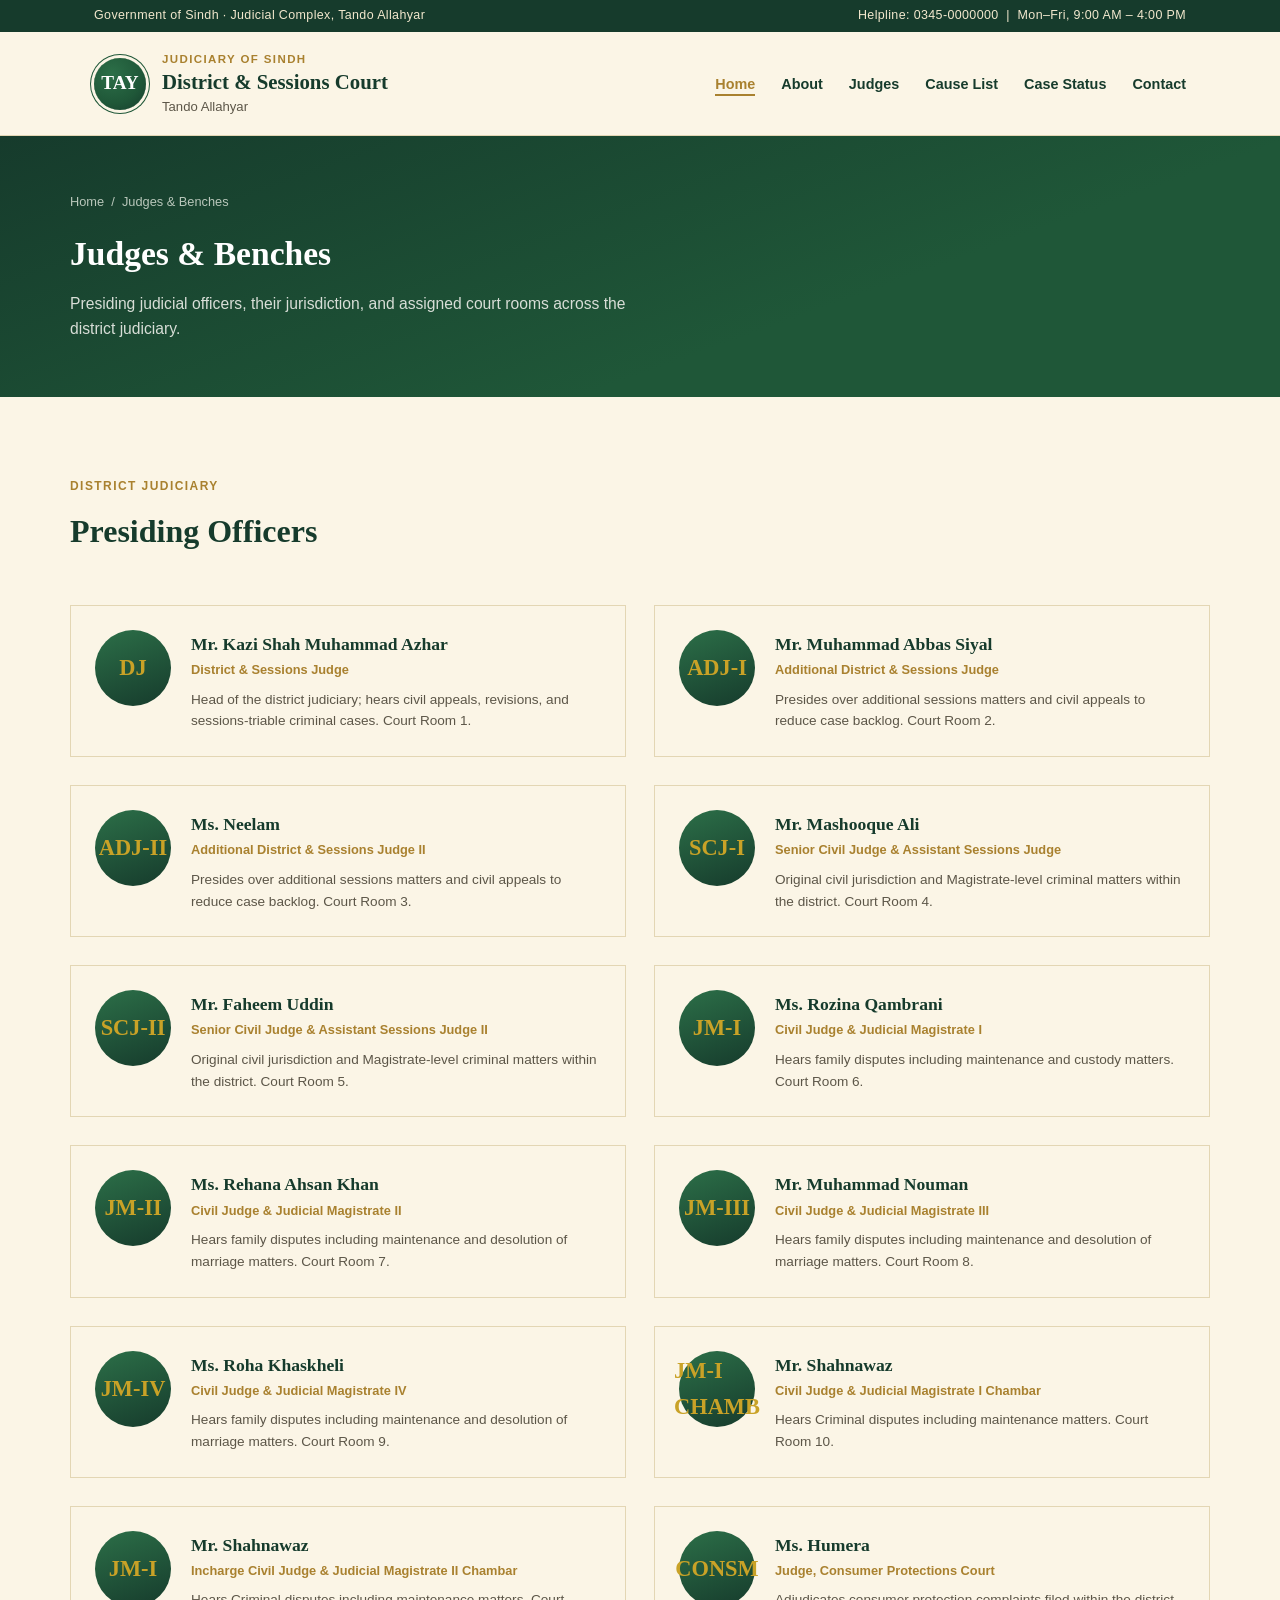
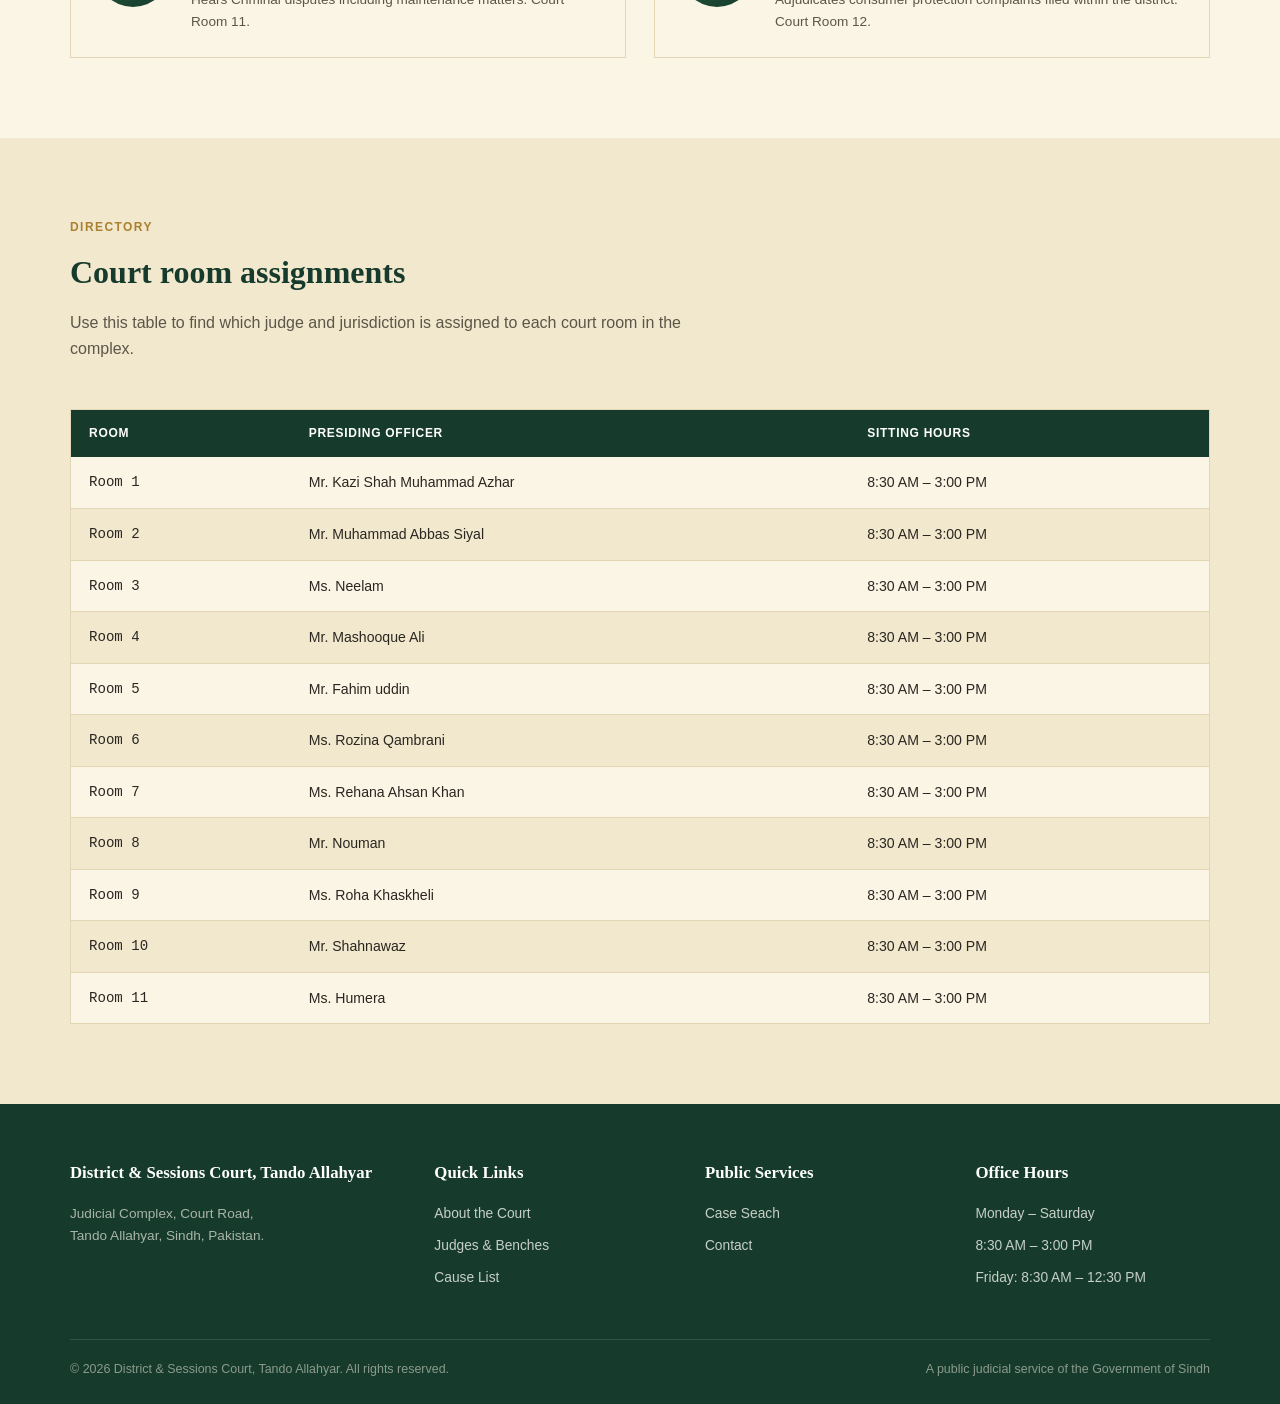
==== commit 194c9fdc: "Update judges.html" ====
--- a/judges.html
+++ b/judges.html
@@ -128,7 +128,8 @@
           </div>
         </div>
         <div class="judge-card">
-          <div class="judge-photo">JM-I</div>
+          <div class="judge-photo">JM-I<br>CHAMB
+          </div>
           <div>
             <h4>Mr. Shahnawaz</h4>
             <div class="role">Civil Judge &amp; Judicial Magistrate I Chambar</div>
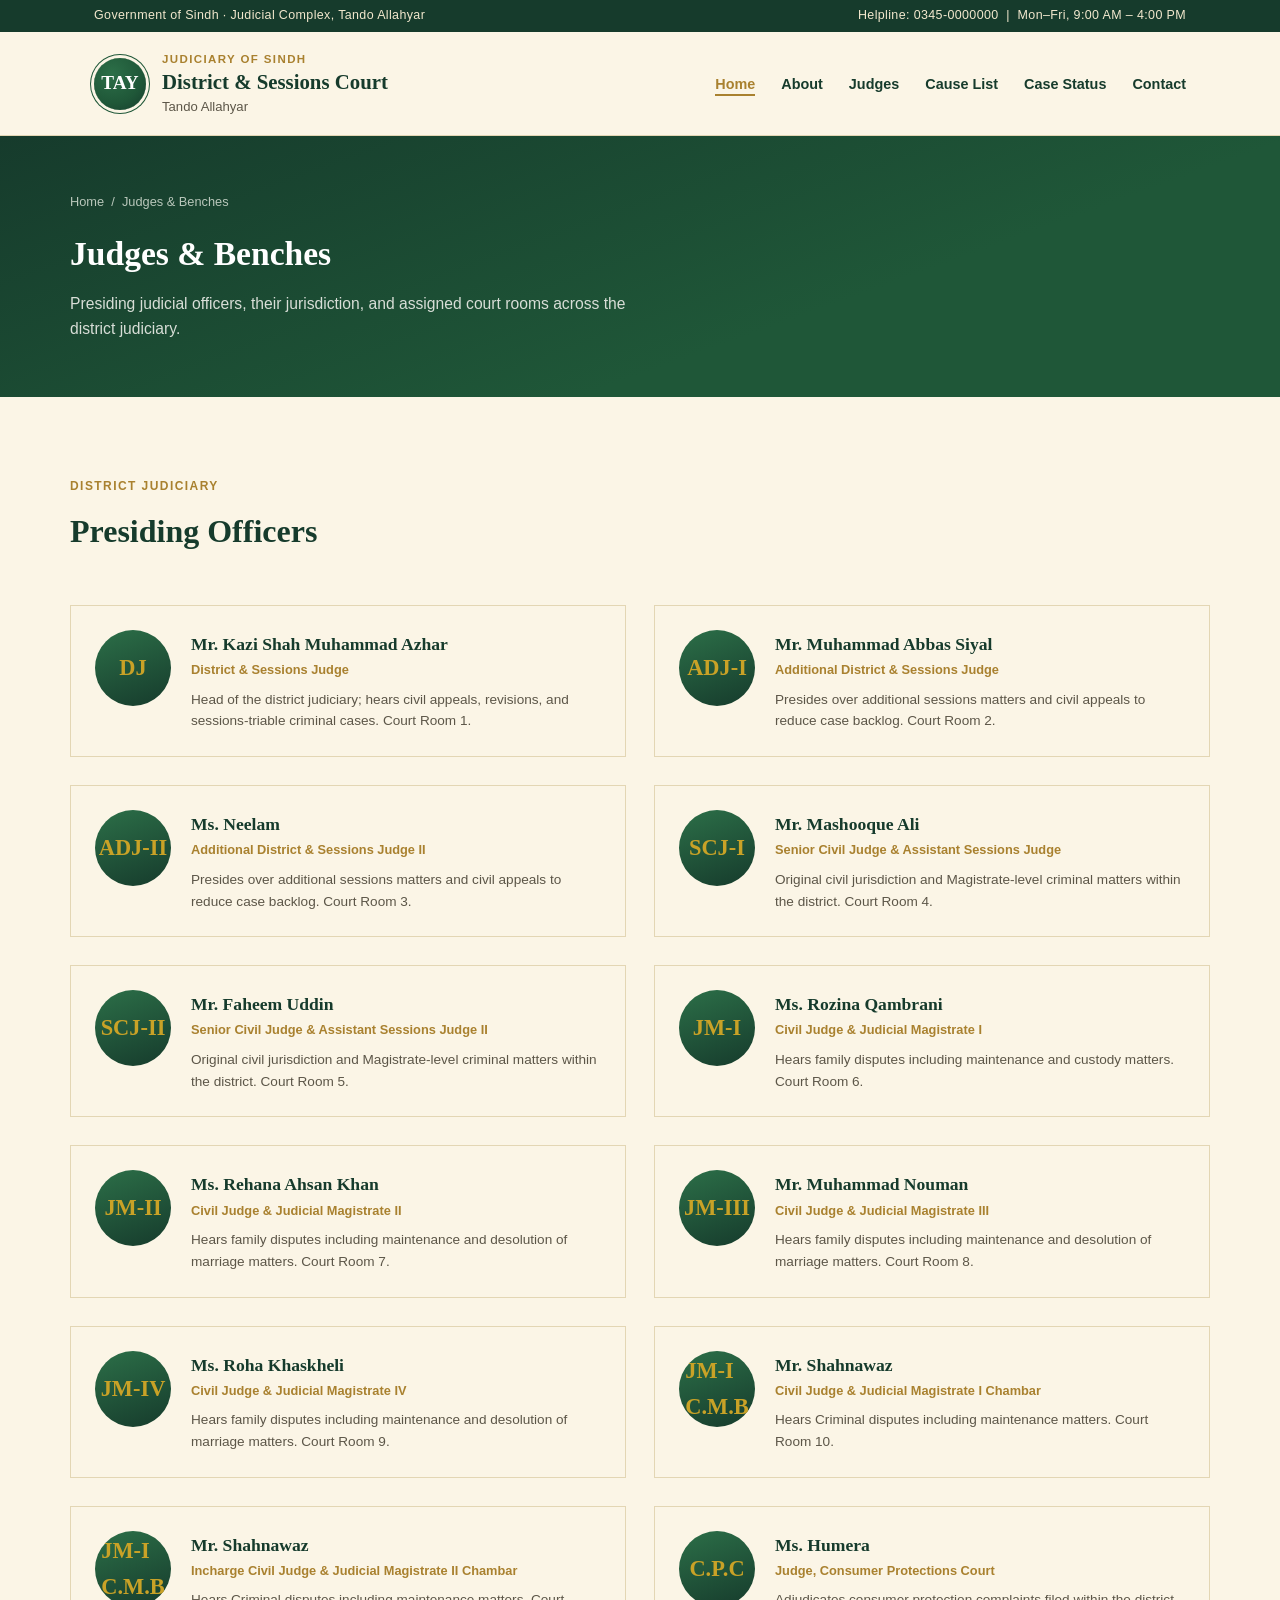
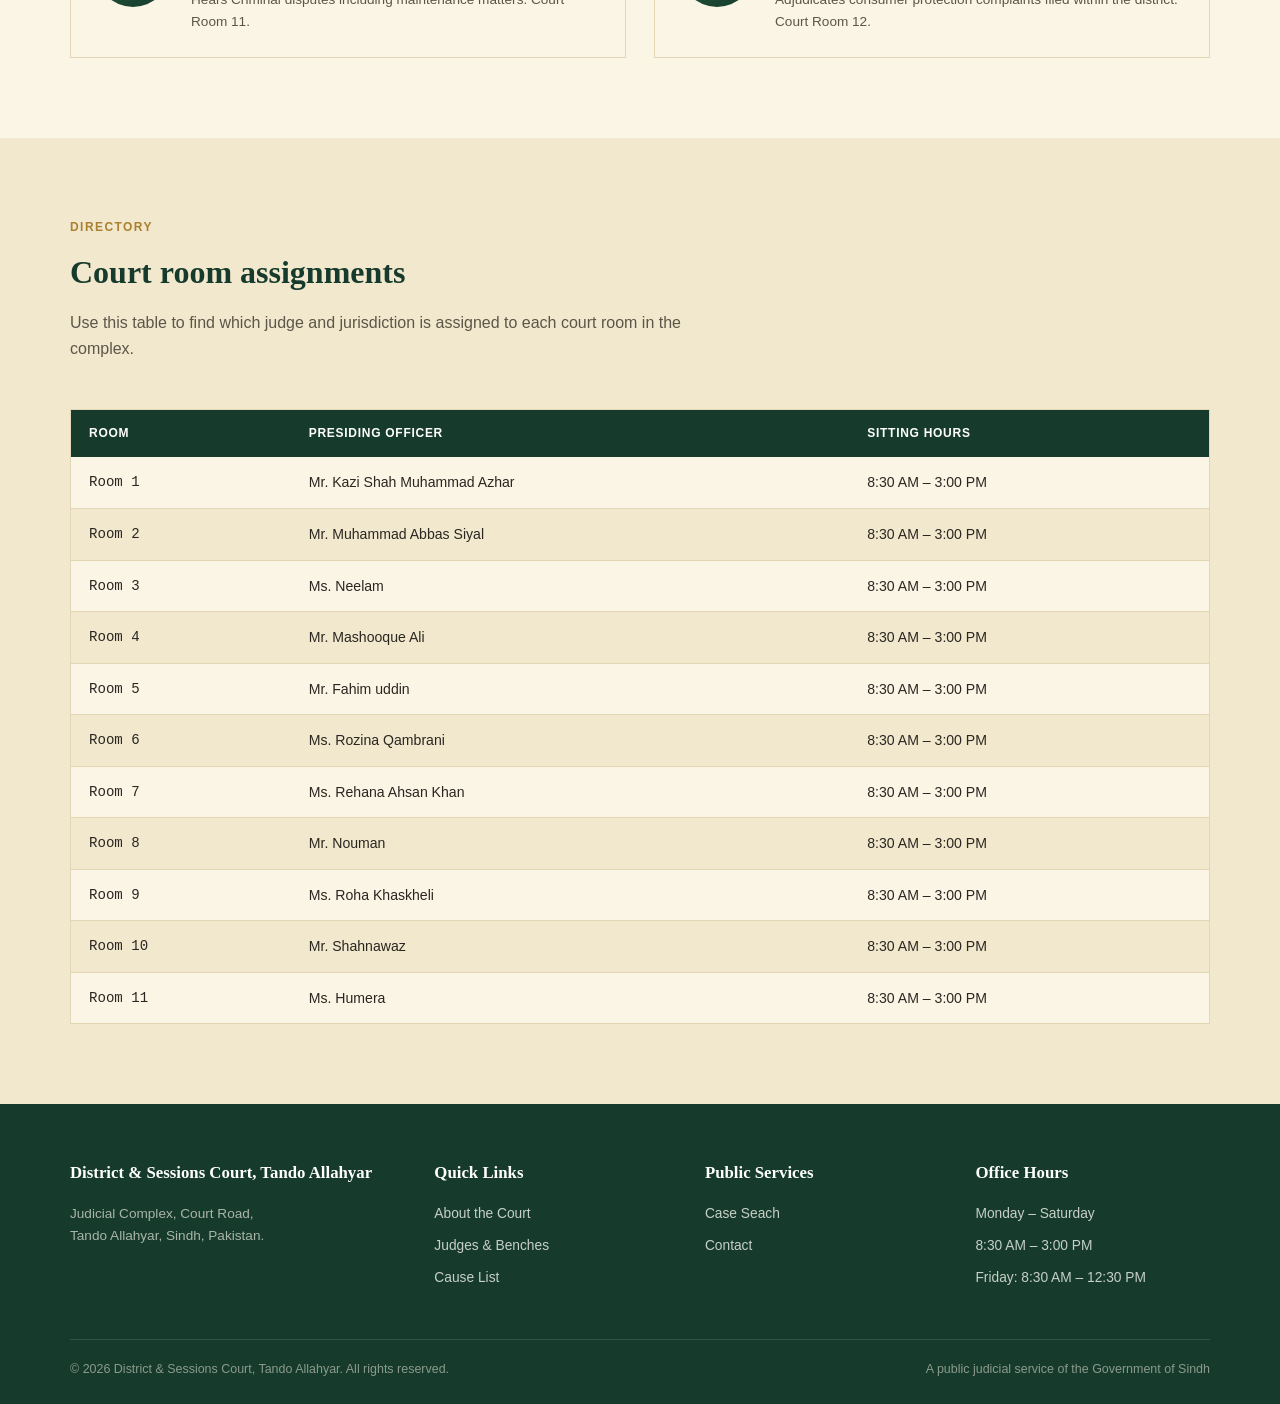
==== commit 4a748351: "Update judges.html" ====
--- a/judges.html
+++ b/judges.html
@@ -128,7 +128,7 @@
           </div>
         </div>
         <div class="judge-card">
-          <div class="judge-photo">JM-I<br>CHAMB
+          <div class="judge-photo">JM-I<br>C.M.B
           </div>
           <div>
             <h4>Mr. Shahnawaz</h4>
@@ -137,7 +137,8 @@
           </div>
         </div>
          <div class="judge-card">
-          <div class="judge-photo">JM-I</div>
+          <div class="judge-photo">JM-I<br>C.M.B
+          </div>
           <div>
             <h4>Mr. Shahnawaz</h4>
             <div class="role">Incharge Civil Judge &amp; Judicial Magistrate II Chambar</div>
@@ -146,7 +147,7 @@
         </div>
         
         <div class="judge-card">
-          <div class="judge-photo">CONSM</div>
+          <div class="judge-photo">C.P.C</div>
           <div>
             <h4>Ms. Humera</h4>
             <div class="role">Judge, Consumer Protections Court</div>
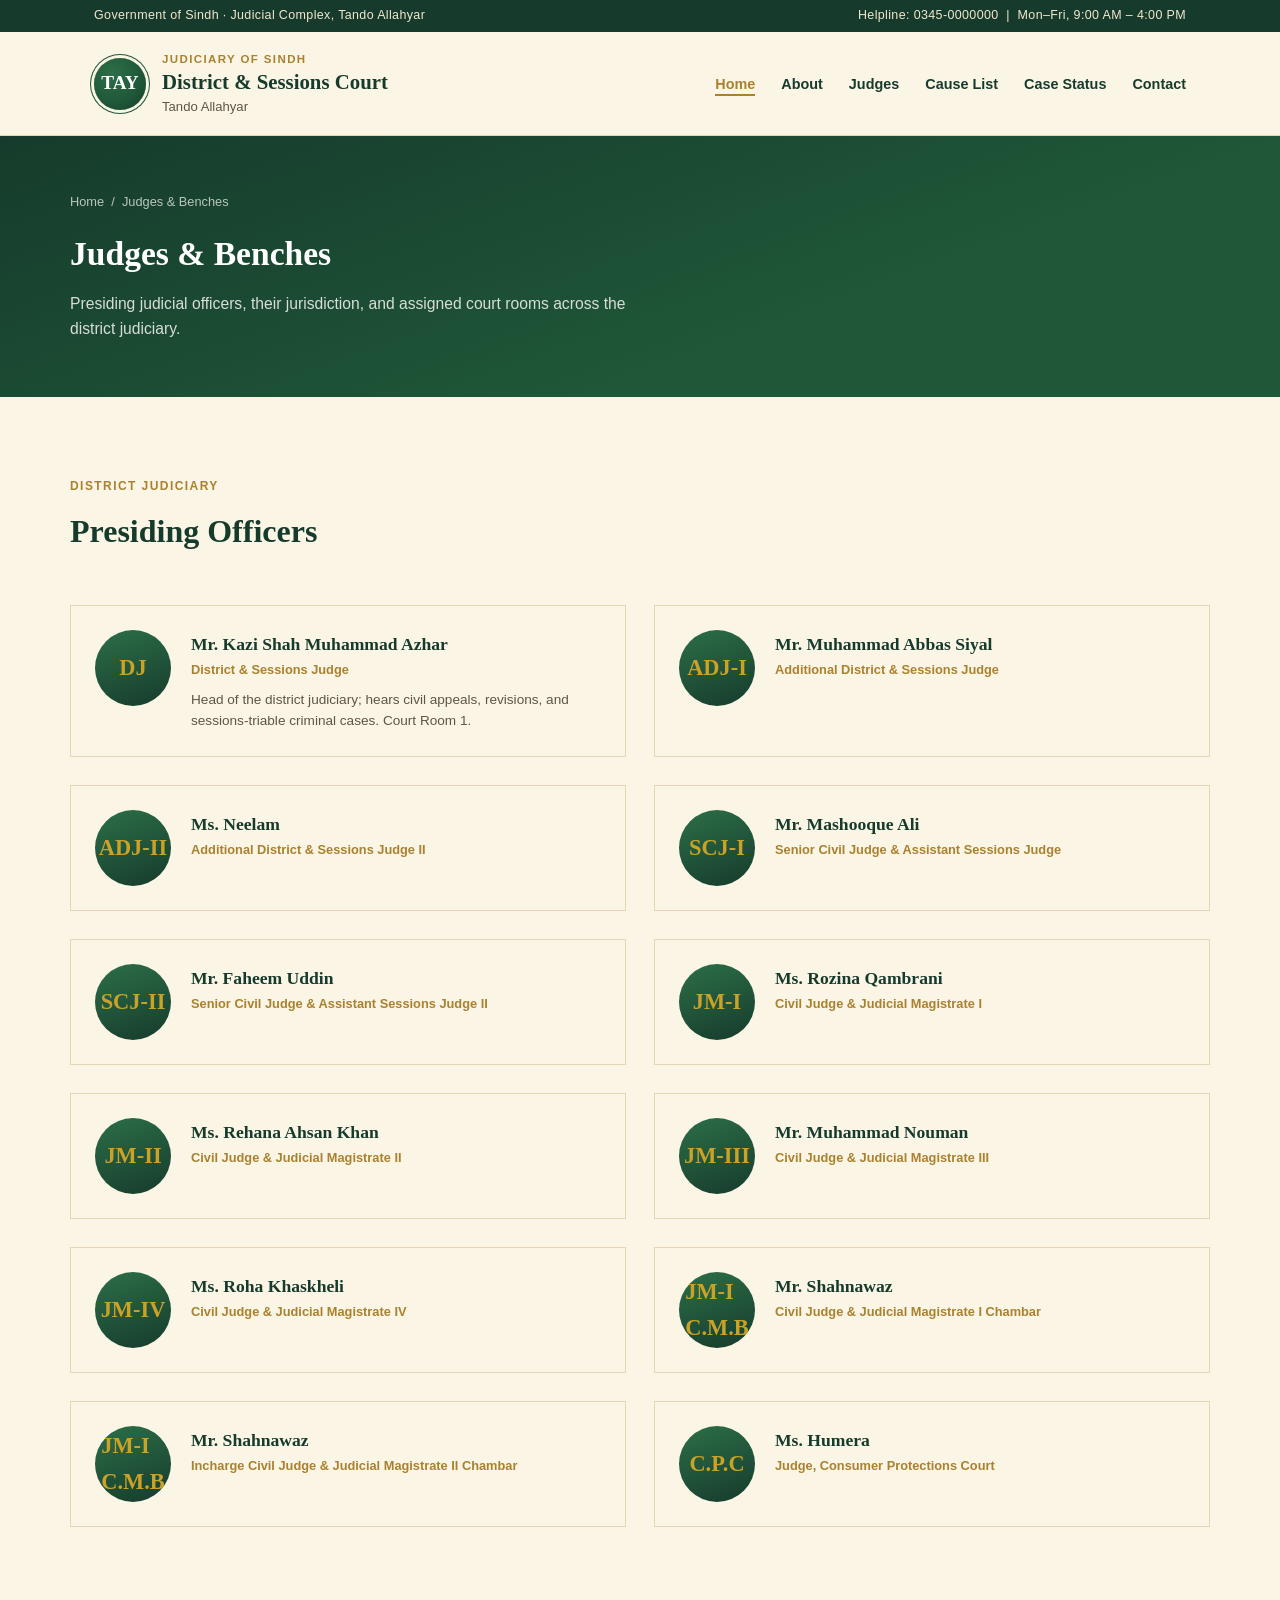
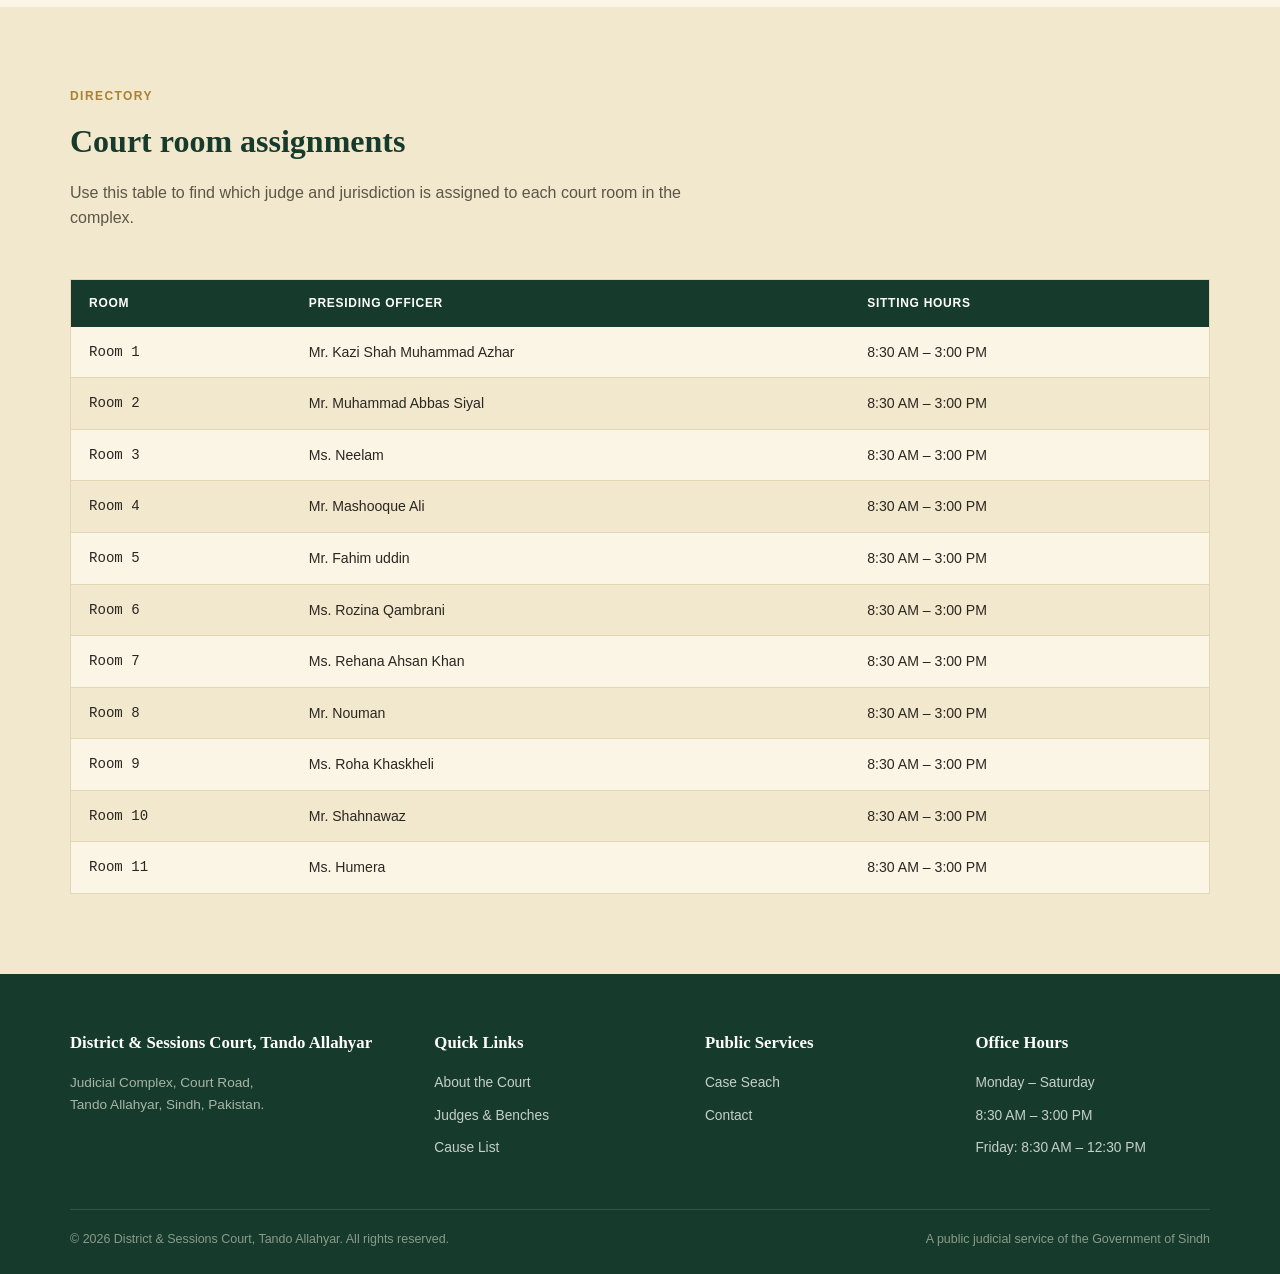
==== commit ece3e0bb: "Remove judge descriptions from judges.html Removed judge descriptions from judges.html file." ====
--- a/judges.html
+++ b/judges.html
@@ -68,7 +68,7 @@
           <div>
             <h4>Mr. Muhammad Abbas Siyal</h4>
             <div class="role">Additional District &amp; Sessions Judge</div>
-            <p>Presides over additional sessions matters and civil appeals to reduce case backlog. Court Room 2.</p>
+            
           </div>
         </div>
         <div class="judge-card">
@@ -76,7 +76,7 @@
           <div>
             <h4>Ms. Neelam</h4>
             <div class="role">Additional District &amp; Sessions Judge II</div>
-            <p>Presides over additional sessions matters and civil appeals to reduce case backlog. Court Room 3.</p>
+            
           </div>
         </div>
         <div class="judge-card">
@@ -84,7 +84,7 @@
           <div>
             <h4>Mr. Mashooque Ali</h4>
             <div class="role">Senior Civil Judge &amp; Assistant Sessions Judge</div>
-            <p>Original civil jurisdiction and Magistrate-level criminal matters within the district. Court Room 4.</p>
+            
           </div>
         </div>
          <div class="judge-card">
@@ -92,7 +92,7 @@
           <div>
             <h4>Mr. Faheem Uddin</h4>
             <div class="role">Senior Civil Judge &amp; Assistant Sessions Judge II</div>
-            <p>Original civil jurisdiction and Magistrate-level criminal matters within the district. Court Room 5.</p>
+            
           </div>
         </div>
         <div class="judge-card">
@@ -100,7 +100,7 @@
           <div>
             <h4>Ms. Rozina Qambrani</h4>
             <div class="role">Civil Judge &amp; Judicial Magistrate I</div>
-            <p>Hears family disputes including maintenance and  custody matters. Court Room 6.</p>
+            
           </div>
         </div>
         <div class="judge-card">
@@ -108,7 +108,7 @@
           <div>
             <h4>Ms. Rehana Ahsan Khan</h4>
             <div class="role">Civil Judge &amp; Judicial Magistrate II</div>
-            <p>Hears family disputes including maintenance and desolution of marriage matters. Court Room 7.</p>
+            
           </div>
         </div>
         <div class="judge-card">
@@ -116,7 +116,7 @@
           <div>
             <h4>Mr. Muhammad Nouman</h4>
             <div class="role">Civil Judge &amp; Judicial Magistrate III</div>
-            <p>Hears family disputes including maintenance and desolution of marriage matters. Court Room 8.</p>
+           
           </div>
         </div>
           <div class="judge-card">
@@ -124,7 +124,7 @@
           <div>
             <h4>Ms. Roha Khaskheli</h4>
             <div class="role">Civil Judge &amp; Judicial Magistrate IV</div>
-            <p>Hears family disputes including maintenance and desolution of marriage matters. Court Room 9.</p>
+            
           </div>
         </div>
         <div class="judge-card">
@@ -133,7 +133,7 @@
           <div>
             <h4>Mr. Shahnawaz</h4>
             <div class="role">Civil Judge &amp; Judicial Magistrate I Chambar</div>
-            <p>Hears Criminal disputes including maintenance matters. Court Room 10.</p>
+            
           </div>
         </div>
          <div class="judge-card">
@@ -142,7 +142,7 @@
           <div>
             <h4>Mr. Shahnawaz</h4>
             <div class="role">Incharge Civil Judge &amp; Judicial Magistrate II Chambar</div>
-            <p>Hears Criminal disputes including maintenance matters. Court Room 11.</p>
+            
           </div>
         </div>
         
@@ -151,7 +151,7 @@
           <div>
             <h4>Ms. Humera</h4>
             <div class="role">Judge, Consumer Protections Court</div>
-            <p>Adjudicates consumer protection complaints filed within the district. Court Room 12.</p>
+            
           </div>
         </div>
       </div>
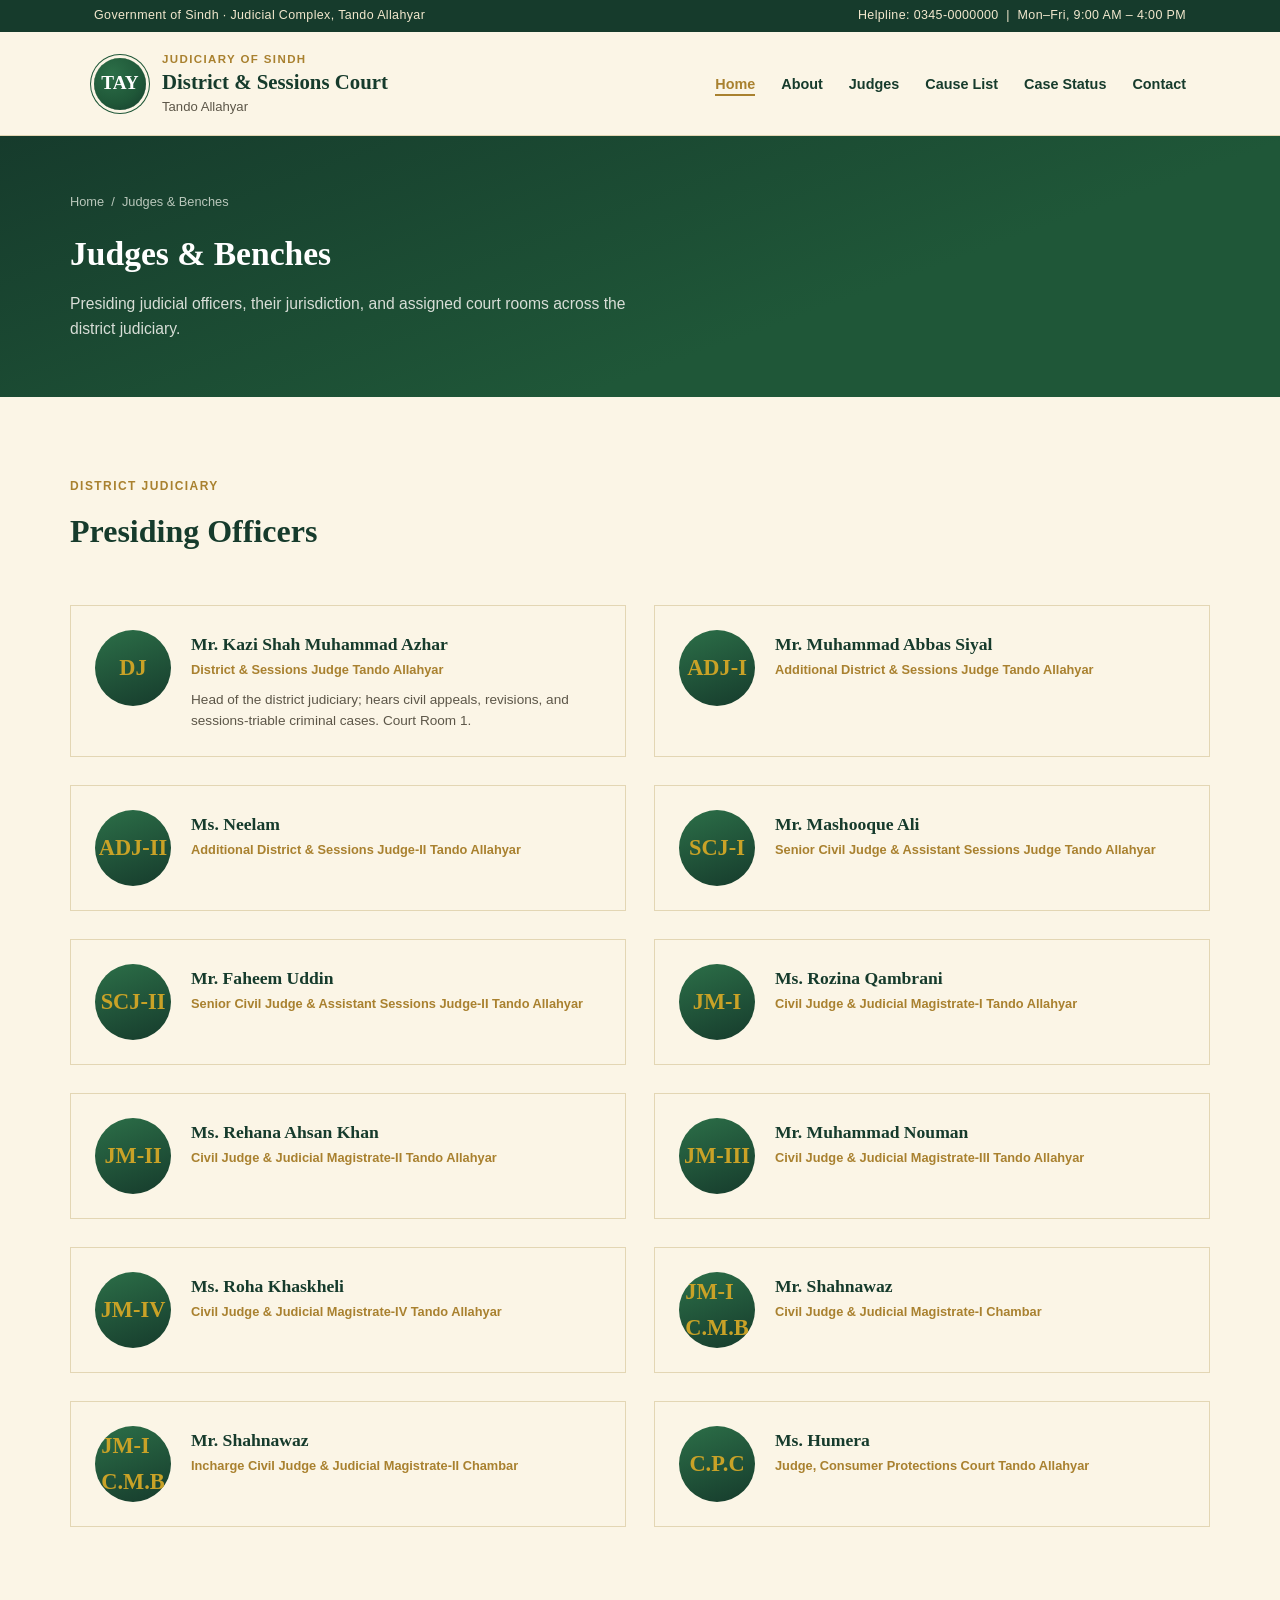
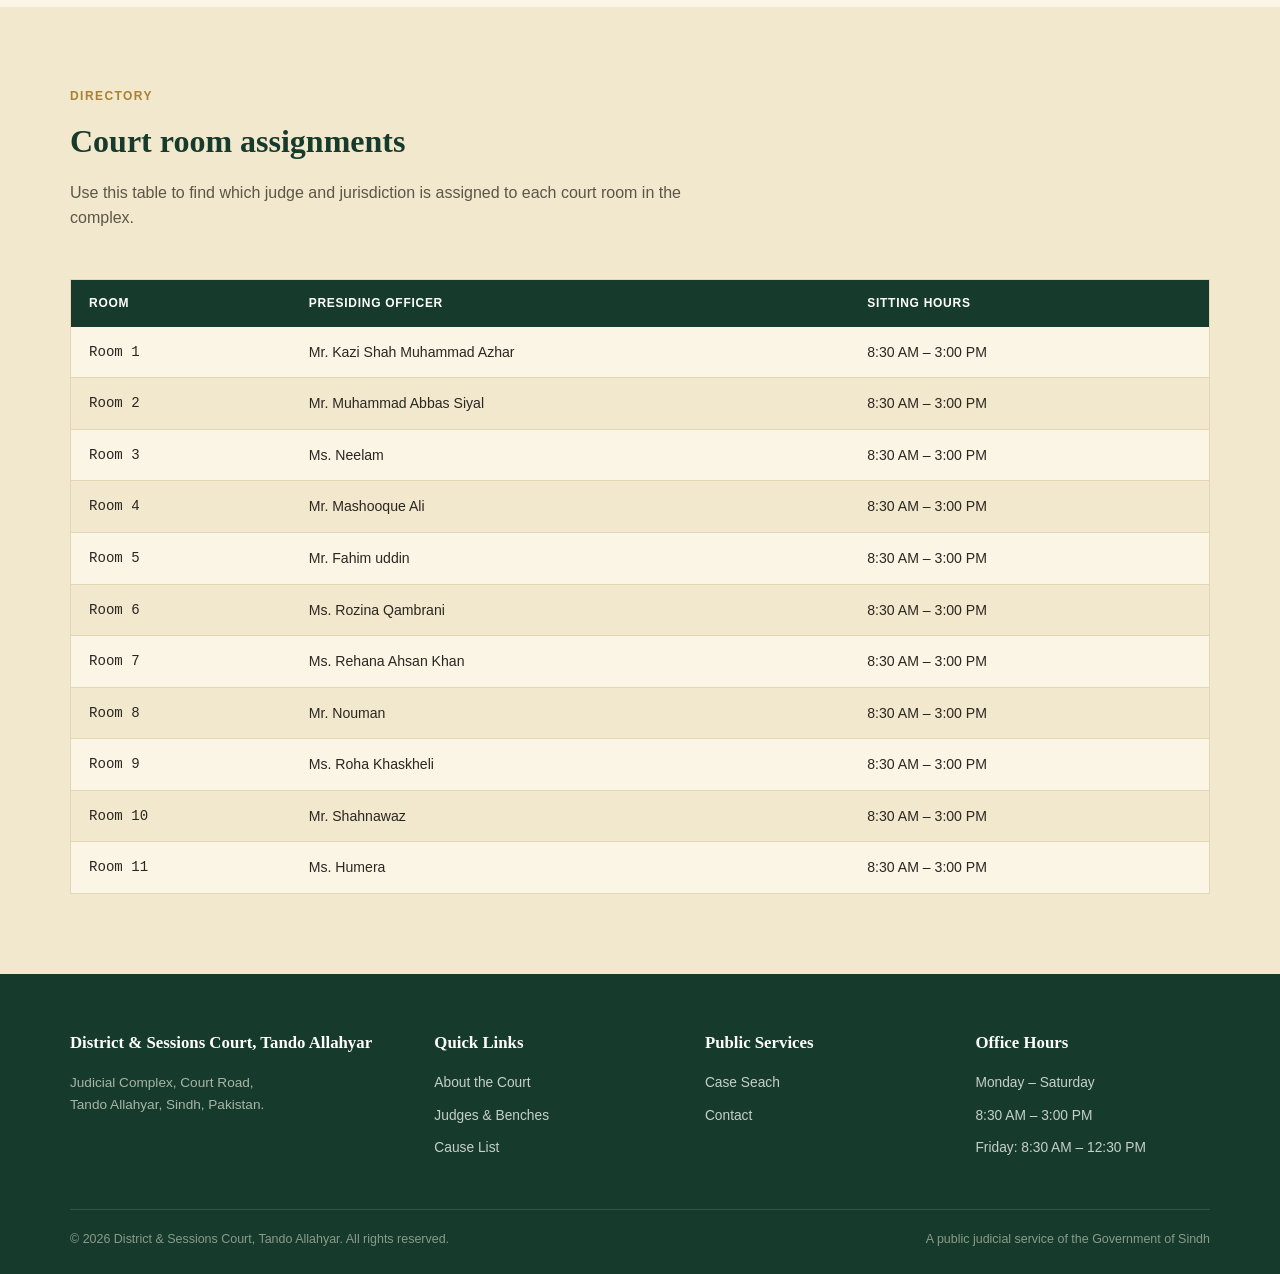
==== commit a1cd77e5: "Update judge roles to include location details" ====
--- a/judges.html
+++ b/judges.html
@@ -59,7 +59,7 @@
           <div class="judge-photo">DJ</div>
           <div>
             <h4>Mr. Kazi Shah Muhammad Azhar</h4>
-            <div class="role">District &amp; Sessions Judge</div>
+            <div class="role">District &amp; Sessions Judge Tando Allahyar</div>
             <p>Head of the district judiciary; hears civil appeals, revisions, and sessions-triable criminal cases. Court Room 1.</p>
           </div>
         </div>
@@ -67,7 +67,7 @@
           <div class="judge-photo">ADJ-I</div>
           <div>
             <h4>Mr. Muhammad Abbas Siyal</h4>
-            <div class="role">Additional District &amp; Sessions Judge</div>
+            <div class="role">Additional District &amp; Sessions Judge Tando Allahyar</div>
             
           </div>
         </div>
@@ -75,7 +75,7 @@
           <div class="judge-photo">ADJ-II</div>
           <div>
             <h4>Ms. Neelam</h4>
-            <div class="role">Additional District &amp; Sessions Judge II</div>
+            <div class="role">Additional District &amp; Sessions Judge-II Tando Allahyar</div>
             
           </div>
         </div>
@@ -83,7 +83,7 @@
           <div class="judge-photo">SCJ-I</div>
           <div>
             <h4>Mr. Mashooque Ali</h4>
-            <div class="role">Senior Civil Judge &amp; Assistant Sessions Judge</div>
+            <div class="role">Senior Civil Judge &amp; Assistant Sessions Judge Tando Allahyar</div>
             
           </div>
         </div>
@@ -91,7 +91,7 @@
           <div class="judge-photo">SCJ-II</div>
           <div>
             <h4>Mr. Faheem Uddin</h4>
-            <div class="role">Senior Civil Judge &amp; Assistant Sessions Judge II</div>
+            <div class="role">Senior Civil Judge &amp; Assistant Sessions Judge-II Tando Allahyar</div>
             
           </div>
         </div>
@@ -99,7 +99,7 @@
           <div class="judge-photo">JM-I</div>
           <div>
             <h4>Ms. Rozina Qambrani</h4>
-            <div class="role">Civil Judge &amp; Judicial Magistrate I</div>
+            <div class="role">Civil Judge &amp; Judicial Magistrate-I Tando Allahyar</div>
             
           </div>
         </div>
@@ -107,7 +107,7 @@
           <div class="judge-photo">JM-II</div>
           <div>
             <h4>Ms. Rehana Ahsan Khan</h4>
-            <div class="role">Civil Judge &amp; Judicial Magistrate II</div>
+            <div class="role">Civil Judge &amp; Judicial Magistrate-II Tando Allahyar</div>
             
           </div>
         </div>
@@ -115,7 +115,7 @@
           <div class="judge-photo">JM-III</div>
           <div>
             <h4>Mr. Muhammad Nouman</h4>
-            <div class="role">Civil Judge &amp; Judicial Magistrate III</div>
+            <div class="role">Civil Judge &amp; Judicial Magistrate-III Tando Allahyar</div>
            
           </div>
         </div>
@@ -123,7 +123,7 @@
           <div class="judge-photo">JM-IV</div>
           <div>
             <h4>Ms. Roha Khaskheli</h4>
-            <div class="role">Civil Judge &amp; Judicial Magistrate IV</div>
+            <div class="role">Civil Judge &amp; Judicial Magistrate-IV Tando Allahyar</div>
             
           </div>
         </div>
@@ -132,7 +132,7 @@
           </div>
           <div>
             <h4>Mr. Shahnawaz</h4>
-            <div class="role">Civil Judge &amp; Judicial Magistrate I Chambar</div>
+            <div class="role">Civil Judge &amp; Judicial Magistrate-I Chambar</div>
             
           </div>
         </div>
@@ -141,7 +141,7 @@
           </div>
           <div>
             <h4>Mr. Shahnawaz</h4>
-            <div class="role">Incharge Civil Judge &amp; Judicial Magistrate II Chambar</div>
+            <div class="role">Incharge Civil Judge &amp; Judicial Magistrate-II Chambar</div>
             
           </div>
         </div>
@@ -150,7 +150,7 @@
           <div class="judge-photo">C.P.C</div>
           <div>
             <h4>Ms. Humera</h4>
-            <div class="role">Judge, Consumer Protections Court</div>
+            <div class="role">Judge, Consumer Protections Court Tando Allahyar</div>
             
           </div>
         </div>
